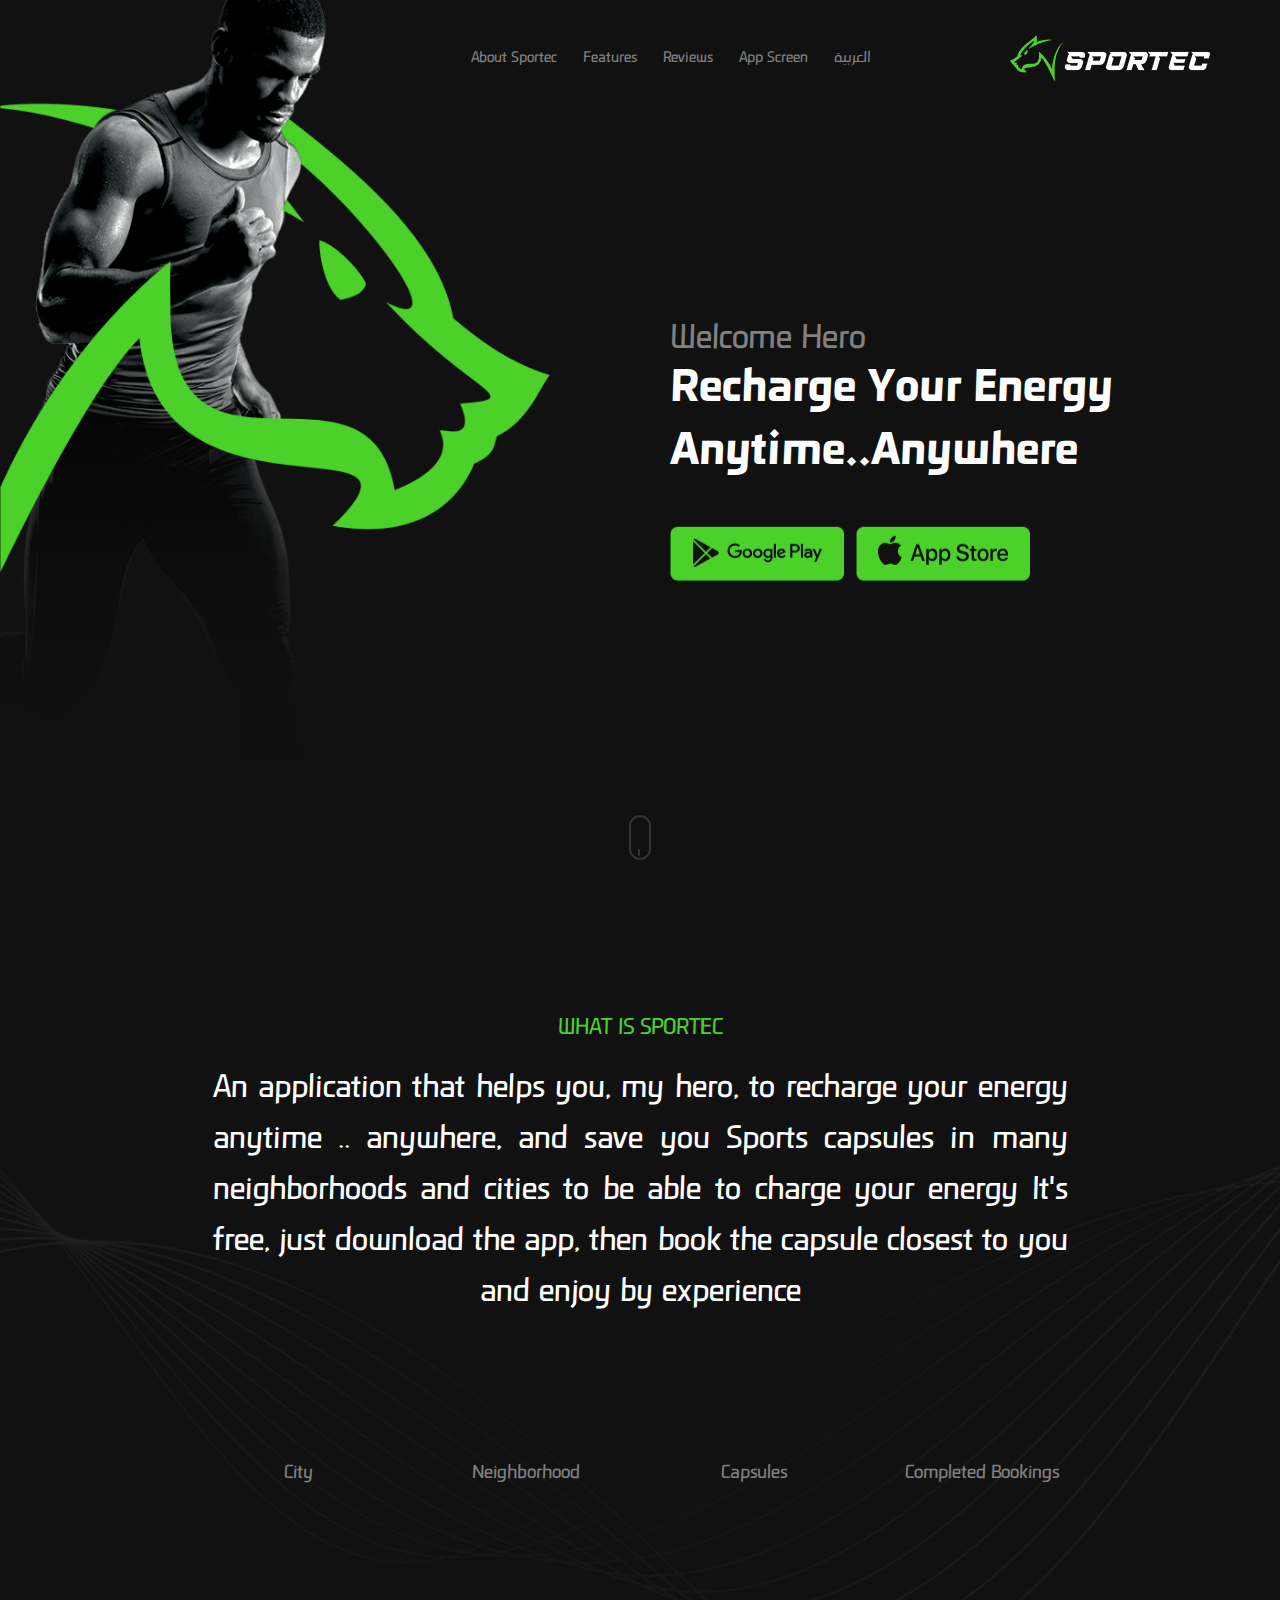
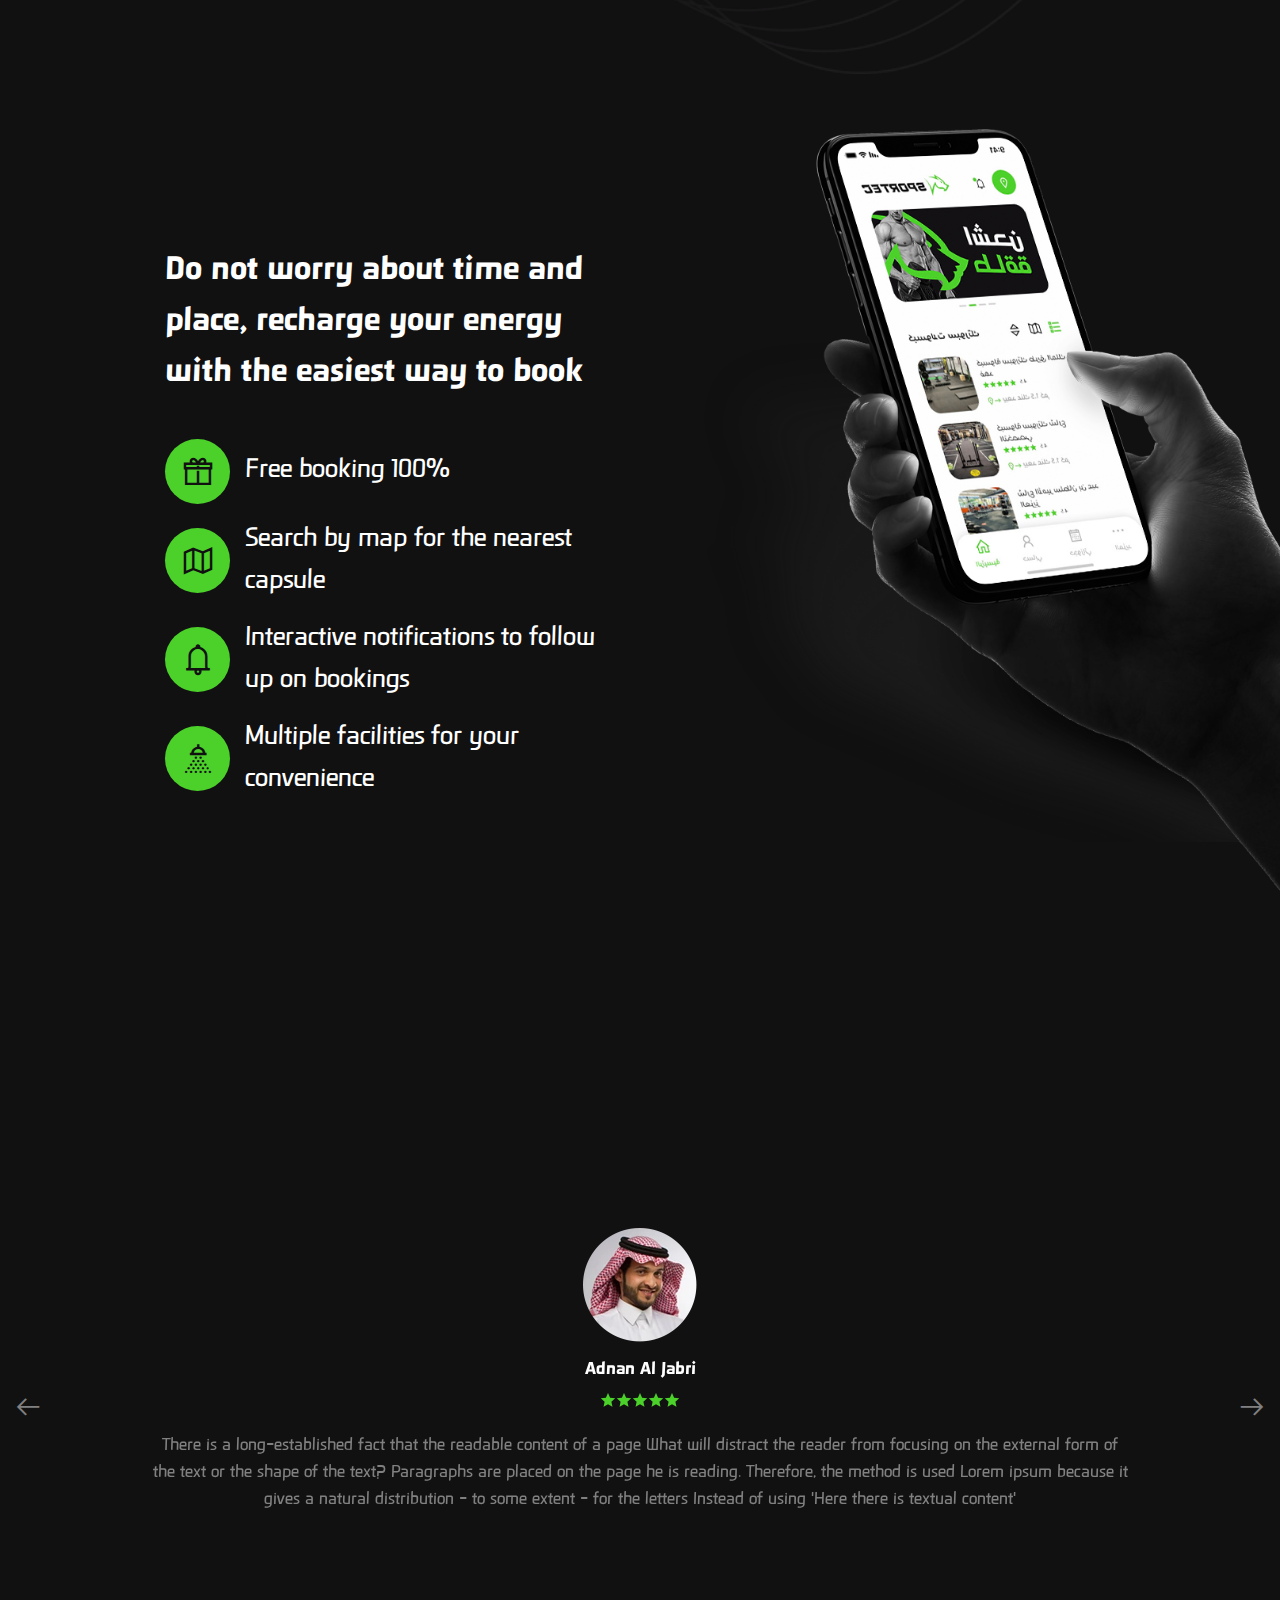
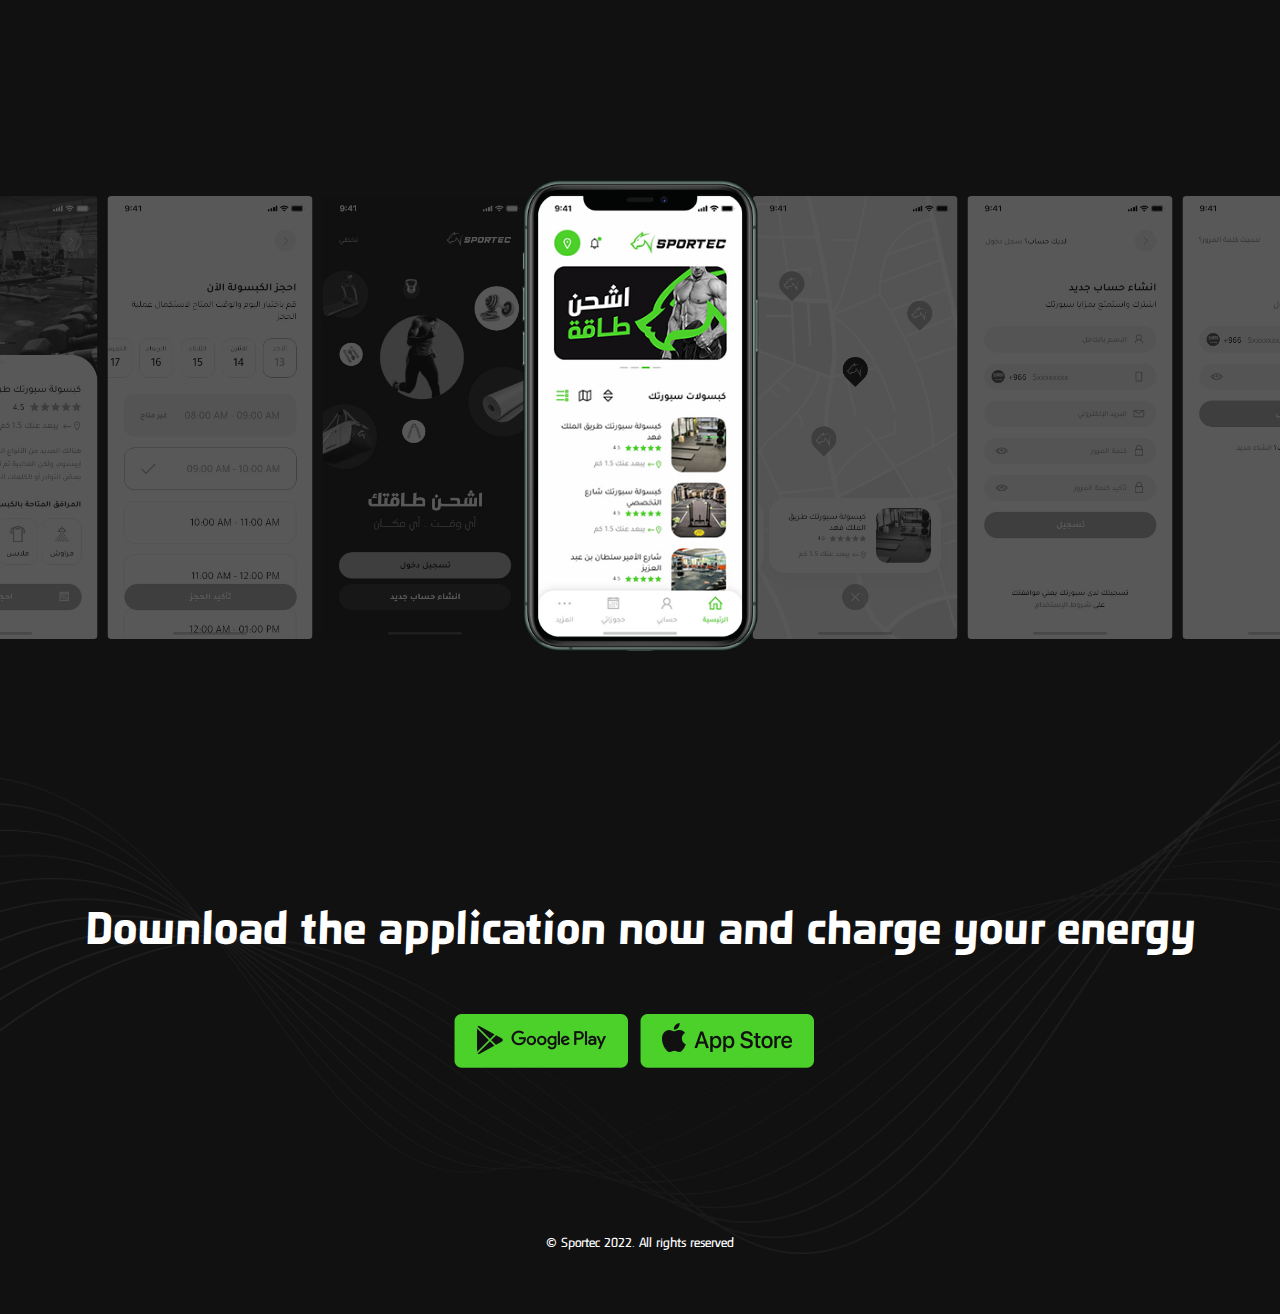
==== index-en.html @ 42e001b2 "first commit" ====
<!DOCTYPE html>
<html lang="en" dir="ltr">
  <head>
    <meta charset="utf-8" />
    <meta http-equiv="X-UA-Compatible" content="IE=edge" />
    <meta name="viewport" content="width=device-width, initial-scale=1" />
    <title>Sportec</title>
    <link rel="icon" href="images/fav.png" type="image/png" />
    <link rel="stylesheet" href="css/all.min.css" />
    <link rel="stylesheet" href="css/line-awesome.min.css" />
    <link rel="stylesheet" href="css/bootstrap.min.css" />
    <link rel="stylesheet" href="css/fonts.css" />
    <link rel="stylesheet" href="css/animate.css" />
    <link rel="stylesheet" href="css/swiper.min.css" />
    <link rel="stylesheet" href="css/style.css" />
  </head>

  <body>
    <!-- header section -->
    <header>
      <div class="top-header">
        <div class="container">
          <div class="nav-header">
            <div class="show-icons">
              <a class="menu-bars fixall" id="menu-id" href="#!">
                <span class="bars open-bars"></span>
              </a>
            </div>
            <div class="navgition">
              <div class="nav-head">
                <a class="fixall close-btn">
                  <i class="fas fa-times"></i>
                </a>
              </div>
              <ul class="big-menu list-unstyled">
                <li>
                  <a href="#" id="scroll-about"> about sportec </a>
                </li>
                <li>
                  <a href="#" id="scroll-features"> features </a>
                </li>
                <li>
                  <a href="#" id="scroll-review"> reviews </a>
                </li>
                <li>
                  <a href="#" id="app-screen"> app screen </a>
                </li>
                <li>
                  <a href="index.html"> العربية </a>
                </li>
              </ul>
            </div>
            <figure class="img-logo">
              <a href="#"><img src="images/logo.png" class="img-fluid" /></a>
            </figure>
            <!-- overlay -->
            <div class="overlay-box"></div>
            <!-- overlay -->
          </div>
        </div>
      </div>
    </header>
    <!-- header section     -->
    <!-- main -->
    <main id="main">
      <div class="container">
        <div class="main-cont-relative">
          <div class="main-cont">
            <div class="main-content">
              <h2 class="main-captions">
                welcome hero
                <span>Recharge your energy</span>
                <span>Anytime..anywhere</span>
              </h2>
              <div class="link-btn-cont">
                <a href="#" class="link-btn">
                  <img src="images/btn-1.png" class="img-fluid" alt="btn" />
                </a>
                <a href="#" class="link-btn">
                  <img src="images/btn-0.png" class="img-fluid" alt="btn" />
                </a>
              </div>
            </div>
          </div>
          <button
            class="header-scroll-down-butt"
            id="scroll-to-about-section"
          ></button>
        </div>
        <img src="images/main.png" class="main-img" />
      </div>
    </main>
    <!-- main -->
    <!-- about-us-section -->
    <section class="about-us" id="about">
      <div class="container">
        <div class="about-us-cont">
          <div class="about-title">
            <h3>What is sportec</h3>
          </div>
          <div class="about-us-content">
            <p class="about-us-pargh">
              An application that helps you, my hero, to recharge your energy anytime .. anywhere, and save you
              Sports capsules in many neighborhoods and cities to be able to charge your energy
              It's free, just download the app, then book the capsule closest to you and enjoy
              by experience
            </p>
          </div>
          <div class="counter-cont">
            <div class="counter-box">
              <span class="counter-num wow fadeInRight" data-count="14">
                0
              </span>
              <span class="counter-word"> city </span>
            </div>
            <div class="counter-box">
              <span class="counter-num wow fadeInRight" data-count="38">
                0
              </span>
              <span class="counter-word"> Neighborhood </span>
            </div>
            <div class="counter-box">
              <span class="counter-num wow fadeInRight" data-count="56">
                0
              </span>
              <span class="counter-word"> capsules </span>
            </div>
            <div class="counter-box">
              <span class="counter-num wow fadeInRight" data-count="1298">
                0
              </span>
              <span class="counter-word"> Completed bookings </span>
            </div>
          </div>
        </div>
      </div>
    </section>
    <!-- about-us-section -->
    <!-- features-section -->
    <section class="features-section" id="features">
      <div class="container">
        <div class="row">
          <div class="col-lg-6">
            <div class="features-cont">
              <h3 class="features-title wow fadeInDown" wow-data-delay="5s">
                Some great features
              </h3>
              <p class="features-pargh">
                Do not worry about time and place, recharge your energy with the easiest way to book
              </p>
              <div class="icon-cont">
                <div class="features-box">
                  <span class="features-icon">
                    <i class="las la-gift"></i>
                  </span>
                  <span class="features-word">Free booking 100% </span>
                </div>
                <div class="features-box">
                  <span class="features-icon">
                    <i class="las la-map"></i>
                  </span>
                  <span class="features-word">
                    Search by map for the nearest capsule
                  </span>
                </div>
                <div class="features-box">
                  <span class="features-icon">
                    <i class="las la-bell"></i>
                  </span>
                  <span class="features-word">
                    Interactive notifications to follow up on bookings
                  </span>
                </div>
                <div class="features-box">
                  <span class="features-icon">
                    <i class="las la-shower"></i>
                  </span>
                  <span class="features-word"> Multiple facilities for your convenience </span>
                </div>
              </div>
            </div>
          </div>
          <img src="images/phone.png" class="features-img" alt="">
        </div>
      </div>
    </section>
    <!-- features-section -->
    <!-- review slider -->
    <div class="review-slider" id="review">
      <div class="container">
        <div class="review-cont">
          <div class="review-title wow fadeInDown" wow-data-delay="5s">
            <h3 class="review-head">Reviews</h3>
            <span class="review-span"> Confidence comes from the opinions of the heroes </span>
          </div>
          <div class="swiper-container">
            <div class="swiper-wrapper">
              <div class="swiper-slide">
                <div class="review">
                  <img
                    src="images/profile.png"
                    alt="avater"
                    class="img-fluid"
                  />
                  <span class="review-name">Adnan Al Jabri</span>
                  <span class="review-rate">
                    <i class="las la-star"></i>
                    <i class="las la-star"></i>
                    <i class="las la-star"></i>
                    <i class="las la-star"></i>
                    <i class="las la-star"></i>
                  </span>
                  <p class="review-pargh">
                    There is a long-established fact that the readable content of a page
                    What will distract the reader from focusing on the external form of the text or the shape of the text?
                    Paragraphs are placed on the page he is reading. Therefore, the method is used
                    Lorem ipsum because it gives a natural distribution - to some extent - for the letters
                    Instead of using 'Here there is textual content'
                  </p>
                </div>
              </div>
              <div class="swiper-slide">
                <div class="review">
                  <img
                    src="images/profile.png"
                    alt="avater"
                    class="img-fluid"
                  />
                  <span class="review-name">Adnan Al Jabri</span>
                  <span class="review-rate">
                    <i class="las la-star"></i>
                    <i class="las la-star"></i>
                    <i class="las la-star"></i>
                    <i class="las la-star"></i>
                    <i class="las la-star"></i>
                  </span>
                  <p class="review-pargh">
                    There is a long-established fact that the readable content of a page
                    What will distract the reader from focusing on the external form of the text or the shape of the text?
                    Paragraphs are placed on the page he is reading. Therefore, the method is used
                    Lorem ipsum because it gives a natural distribution - to some extent - for the letters
                    Instead of using 'Here there is textual content'
                  </p>
                </div>
              </div>
              <div class="swiper-slide">
                <div class="review">
                  <img
                    src="images/profile.png"
                    alt="avater"
                    class="img-fluid"
                  />
                  <span class="review-name">Adnan Al Jabri</span>
                  <span class="review-rate">
                    <i class="las la-star"></i>
                    <i class="las la-star"></i>
                    <i class="las la-star"></i>
                    <i class="las la-star"></i>
                    <i class="las la-star"></i>
                  </span>
                  <p class="review-pargh">
                    There is a long-established fact that the readable content of a page
                    What will distract the reader from focusing on the external form of the text or the shape of the text?
                    Paragraphs are placed on the page he is reading. Therefore, the method is used
                    Lorem ipsum because it gives a natural distribution - to some extent - for the letters
                    Instead of using 'Here there is textual content'
                  </p>
                </div>
              </div>
            </div>
          </div>
          <div class="swiper-btn-prev swiper-btn">
            <i class="las la-arrow-right"></i>
          </div>
          <div class="swiper-btn-next swiper-btn">
            <i class="las la-arrow-left"></i>
          </div>
        </div>
      </div>
    </div>
    <!-- review slider -->
    <!-- screen slider -->
    <section class="screen-section" id="screen">
      <div class="screen-title wow fadeInDown" wow-data-delay="5s">
        <h3 class="screen-head">screen from the app</h3>
      </div>
      <div class="screen-slider">
        <div class="swiper-container">
          <div class="swiper-wrapper">
            <div class="swiper-slide">
              <div class="screen">
              <figure class="gallery-figure">
                <img
                  class="gallery-img"
                  alt="image1"
                  src="images/slider/01.png"
                  class="img-fluid"
                />
              </figure>
              </div>
            </div>
            <div class="swiper-slide">
              <div class="screen">
              <figure class="gallery-figure">
                <img
                  class="gallery-img"
                  alt="image1"
                  src="images/slider/02.jpg"
                  class="img-fluid"
                />
              </figure>
              </div>
            </div>
            <div class="swiper-slide">
              <div class="screen">
              <figure class="gallery-figure">
                <img
                  class="gallery-img"
                  alt="image1"
                  src="images/slider/03.jpg"
                  class="img-fluid"
                />
              </figure>
              </div>
            </div>
            <div class="swiper-slide">
              <div class="screen">
              <figure class="gallery-figure">
                <img
                  class="gallery-img"
                  alt="image1"
                  src="images/slider/04.jpg"
                  class="img-fluid"
                />
              </figure>
              </div>
            </div>
            <div class="swiper-slide">
              <div class="screen">
              <figure class="gallery-figure">
                <img
                  class="gallery-img"
                  alt="image1"
                  src="images/slider/05.jpg"
                  class="img-fluid"
                />
              </figure>
              </div>
            </div>
            <div class="swiper-slide">
              <div class="screen">
              <figure class="gallery-figure">
                <img
                  class="gallery-img"
                  alt="image1"
                  src="images/slider/06.jpg"
                  class="img-fluid"
                />
              </figure>
              </div>
            </div>
            <div class="swiper-slide">
              <div class="screen">
              <figure class="gallery-figure">
                <img
                  class="gallery-img"
                  alt="image1"
                  src="images/slider/07.jpg"
                  class="img-fluid"
                />
              </figure>
              </div>
            </div>
          </div>
        </div>
        <div class="swiper-pagination"></div>
        <div class="swiper-btn-prev swiper-btn">
          <i class="las la-arrow-right"></i>
        </div>
        <div class="swiper-btn-next swiper-btn">
          <i class="las la-arrow-left"></i>
        </div>
      </div>
      <div class="frame-cont">
        <img src="images/slider/frame.png" class="img-fluid" alt="">
      </div>
    </section>
    <!-- screen slider -->
    <!-- footer section -->
    <footer>
      <div class="container">
        <div class="footer-title">
          <h2 class="footer-head wow fadeInDown" wow-data-delay="5s">
            Don't hesitate, hero
          </h2>
          <span class="footer-span"> Download the application now and charge your energy </span>
        </div>
        <div class="link-btn-cont">
          <a href="#" class="link-btn">
            <img src="images/btn-1.png" class="img-fluid" alt="btn" />
          </a>
          <a href="#" class="link-btn">
            <img src="images/btn-0.png" class="img-fluid" alt="btn" />
          </a>
        </div>
        <div class="copy-right">
          <span> © Sportec 2022. All rights reserved </span>
        </div>
      </div>
    </footer>
    <!-- footer section -->
    <!-- arrow to top -->
    <a class="arrow-top">
      <i class="las la-arrow-up"></i>
    </a>
    <!-- arrow to top -->
    <script src="js/jquery-3.4.1.min.js"></script>
    <script src="js/bootstrap.min.js"></script>
    <script src="js/wow.min.js"></script>
    <script src="js/swiper.min.js"></script>
    <script src="js/script.js"></script>
  </body>
</html>
---- css/line-awesome.min.css ----
.la,.lab,.lad,.lal,.lar,.las{-moz-osx-font-smoothing:grayscale;-webkit-font-smoothing:antialiased;display:inline-block;font-style:normal;font-variant:normal;text-rendering:auto;line-height:1}.la-lg{font-size:1.33333em;line-height:.75em;vertical-align:-.0667em}.la-xs{font-size:.75em}.la-sm{font-size:.875em}.la-1x{font-size:1em}.la-2x{font-size:2em}.la-3x{font-size:3em}.la-4x{font-size:4em}.la-5x{font-size:5em}.la-6x{font-size:6em}.la-7x{font-size:7em}.la-8x{font-size:8em}.la-9x{font-size:9em}.la-10x{font-size:10em}.la-fw{text-align:center;width:1.25em}.la-ul{list-style-type:none;margin-left:2.5em;padding-left:0}.la-ul>li{position:relative}.la-li{left:-2em;position:absolute;text-align:center;width:2em;line-height:inherit}.la-border{border:solid .08em #eee;border-radius:.1em;padding:.2em .25em .15em}.la-pull-left{float:left}.la-pull-right{float:right}.la.la-pull-left,.lab.la-pull-left,.lal.la-pull-left,.lar.la-pull-left,.las.la-pull-left{margin-right:.3em}.la.la-pull-right,.lab.la-pull-right,.lal.la-pull-right,.lar.la-pull-right,.las.la-pull-right{margin-left:.3em}.la-spin{-webkit-animation:la-spin 2s infinite linear;animation:la-spin 2s infinite linear}.la-pulse{-webkit-animation:la-spin 1s infinite steps(8);animation:la-spin 1s infinite steps(8)}@-webkit-keyframes la-spin{0%{-webkit-transform:rotate(0);transform:rotate(0)}100%{-webkit-transform:rotate(360deg);transform:rotate(360deg)}}@keyframes la-spin{0%{-webkit-transform:rotate(0);transform:rotate(0)}100%{-webkit-transform:rotate(360deg);transform:rotate(360deg)}}.la-rotate-90{-webkit-transform:rotate(90deg);transform:rotate(90deg)}.la-rotate-180{-webkit-transform:rotate(180deg);transform:rotate(180deg)}.la-rotate-270{-webkit-transform:rotate(270deg);transform:rotate(270deg)}.la-flip-horizontal{-webkit-transform:scale(-1,1);transform:scale(-1,1)}.la-flip-vertical{-webkit-transform:scale(1,-1);transform:scale(1,-1)}.la-flip-both,.la-flip-horizontal.la-flip-vertical{-webkit-transform:scale(-1,-1);transform:scale(-1,-1)}:root .la-flip-both,:root .la-flip-horizontal,:root .la-flip-vertical,:root .la-rotate-180,:root .la-rotate-270,:root .la-rotate-90{-webkit-filter:none;filter:none}.la-stack{display:inline-block;height:2em;line-height:2em;position:relative;vertical-align:middle;width:2.5em}.la-stack-1x,.la-stack-2x{left:0;position:absolute;text-align:center;width:100%}.la-stack-1x{line-height:inherit}.la-stack-2x{font-size:2em}.la-inverse{color:#fff}.la-500px:before{content:"\f26e"}.la-accessible-icon:before{content:"\f368"}.la-accusoft:before{content:"\f369"}.la-acquisitions-incorporated:before{content:"\f6af"}.la-ad:before{content:"\f641"}.la-address-book:before{content:"\f2b9"}.la-address-card:before{content:"\f2bb"}.la-adjust:before{content:"\f042"}.la-adn:before{content:"\f170"}.la-adobe:before{content:"\f778"}.la-adversal:before{content:"\f36a"}.la-affiliatetheme:before{content:"\f36b"}.la-air-freshener:before{content:"\f5d0"}.la-airbnb:before{content:"\f834"}.la-algolia:before{content:"\f36c"}.la-align-center:before{content:"\f037"}.la-align-justify:before{content:"\f039"}.la-align-left:before{content:"\f036"}.la-align-right:before{content:"\f038"}.la-alipay:before{content:"\f642"}.la-allergies:before{content:"\f461"}.la-amazon:before{content:"\f270"}.la-amazon-pay:before{content:"\f42c"}.la-ambulance:before{content:"\f0f9"}.la-american-sign-language-interpreting:before{content:"\f2a3"}.la-amilia:before{content:"\f36d"}.la-anchor:before{content:"\f13d"}.la-android:before{content:"\f17b"}.la-angellist:before{content:"\f209"}.la-angle-double-down:before{content:"\f103"}.la-angle-double-left:before{content:"\f100"}.la-angle-double-right:before{content:"\f101"}.la-angle-double-up:before{content:"\f102"}.la-angle-down:before{content:"\f107"}.la-angle-left:before{content:"\f104"}.la-angle-right:before{content:"\f105"}.la-angle-up:before{content:"\f106"}.la-angry:before{content:"\f556"}.la-angrycreative:before{content:"\f36e"}.la-angular:before{content:"\f420"}.la-ankh:before{content:"\f644"}.la-app-store:before{content:"\f36f"}.la-app-store-ios:before{content:"\f370"}.la-apper:before{content:"\f371"}.la-apple:before{content:"\f179"}.la-apple-alt:before{content:"\f5d1"}.la-apple-pay:before{content:"\f415"}.la-archive:before{content:"\f187"}.la-archway:before{content:"\f557"}.la-arrow-alt-circle-down:before{content:"\f358"}.la-arrow-alt-circle-left:before{content:"\f359"}.la-arrow-alt-circle-right:before{content:"\f35a"}.la-arrow-alt-circle-up:before{content:"\f35b"}.la-arrow-circle-down:before{content:"\f0ab"}.la-arrow-circle-left:before{content:"\f0a8"}.la-arrow-circle-right:before{content:"\f0a9"}.la-arrow-circle-up:before{content:"\f0aa"}.la-arrow-down:before{content:"\f063"}.la-arrow-left:before{content:"\f060"}.la-arrow-right:before{content:"\f061"}.la-arrow-up:before{content:"\f062"}.la-arrows-alt:before{content:"\f0b2"}.la-arrows-alt-h:before{content:"\f337"}.la-arrows-alt-v:before{content:"\f338"}.la-artstation:before{content:"\f77a"}.la-assistive-listening-systems:before{content:"\f2a2"}.la-asterisk:before{content:"\f069"}.la-asymmetrik:before{content:"\f372"}.la-at:before{content:"\f1fa"}.la-atlas:before{content:"\f558"}.la-atlassian:before{content:"\f77b"}.la-atom:before{content:"\f5d2"}.la-audible:before{content:"\f373"}.la-audio-description:before{content:"\f29e"}.la-autoprefixer:before{content:"\f41c"}.la-avianex:before{content:"\f374"}.la-aviato:before{content:"\f421"}.la-award:before{content:"\f559"}.la-aws:before{content:"\f375"}.la-baby:before{content:"\f77c"}.la-baby-carriage:before{content:"\f77d"}.la-backspace:before{content:"\f55a"}.la-backward:before{content:"\f04a"}.la-bacon:before{content:"\f7e5"}.la-balance-scale:before{content:"\f24e"}.la-balance-scale-left:before{content:"\f515"}.la-balance-scale-right:before{content:"\f516"}.la-ban:before{content:"\f05e"}.la-band-aid:before{content:"\f462"}.la-bandcamp:before{content:"\f2d5"}.la-barcode:before{content:"\f02a"}.la-bars:before{content:"\f0c9"}.la-baseball-ball:before{content:"\f433"}.la-basketball-ball:before{content:"\f434"}.la-bath:before{content:"\f2cd"}.la-battery-empty:before{content:"\f244"}.la-battery-full:before{content:"\f240"}.la-battery-half:before{content:"\f242"}.la-battery-quarter:before{content:"\f243"}.la-battery-three-quarters:before{content:"\f241"}.la-battle-net:before{content:"\f835"}.la-bed:before{content:"\f236"}.la-beer:before{content:"\f0fc"}.la-behance:before{content:"\f1b4"}.la-behance-square:before{content:"\f1b5"}.la-bell:before{content:"\f0f3"}.la-bell-slash:before{content:"\f1f6"}.la-bezier-curve:before{content:"\f55b"}.la-bible:before{content:"\f647"}.la-bicycle:before{content:"\f206"}.la-biking:before{content:"\f84a"}.la-bimobject:before{content:"\f378"}.la-binoculars:before{content:"\f1e5"}.la-biohazard:before{content:"\f780"}.la-birthday-cake:before{content:"\f1fd"}.la-bitbucket:before{content:"\f171"}.la-bitcoin:before{content:"\f379"}.la-bity:before{content:"\f37a"}.la-black-tie:before{content:"\f27e"}.la-blackberry:before{content:"\f37b"}.la-blender:before{content:"\f517"}.la-blender-phone:before{content:"\f6b6"}.la-blind:before{content:"\f29d"}.la-blog:before{content:"\f781"}.la-blogger:before{content:"\f37c"}.la-blogger-b:before{content:"\f37d"}.la-bluetooth:before{content:"\f293"}.la-bluetooth-b:before{content:"\f294"}.la-bold:before{content:"\f032"}.la-bolt:before{content:"\f0e7"}.la-bomb:before{content:"\f1e2"}.la-bone:before{content:"\f5d7"}.la-bong:before{content:"\f55c"}.la-book:before{content:"\f02d"}.la-book-dead:before{content:"\f6b7"}.la-book-medical:before{content:"\f7e6"}.la-book-open:before{content:"\f518"}.la-book-reader:before{content:"\f5da"}.la-bookmark:before{content:"\f02e"}.la-bootstrap:before{content:"\f836"}.la-border-all:before{content:"\f84c"}.la-border-none:before{content:"\f850"}.la-border-style:before{content:"\f853"}.la-bowling-ball:before{content:"\f436"}.la-box:before{content:"\f466"}.la-box-open:before{content:"\f49e"}.la-boxes:before{content:"\f468"}.la-braille:before{content:"\f2a1"}.la-brain:before{content:"\f5dc"}.la-bread-slice:before{content:"\f7ec"}.la-briefcase:before{content:"\f0b1"}.la-briefcase-medical:before{content:"\f469"}.la-broadcast-tower:before{content:"\f519"}.la-broom:before{content:"\f51a"}.la-brush:before{content:"\f55d"}.la-btc:before{content:"\f15a"}.la-buffer:before{content:"\f837"}.la-bug:before{content:"\f188"}.la-building:before{content:"\f1ad"}.la-bullhorn:before{content:"\f0a1"}.la-bullseye:before{content:"\f140"}.la-burn:before{content:"\f46a"}.la-buromobelexperte:before{content:"\f37f"}.la-bus:before{content:"\f207"}.la-bus-alt:before{content:"\f55e"}.la-business-time:before{content:"\f64a"}.la-buy-n-large:before{content:"\f8a6"}.la-buysellads:before{content:"\f20d"}.la-calculator:before{content:"\f1ec"}.la-calendar:before{content:"\f133"}.la-calendar-alt:before{content:"\f073"}.la-calendar-check:before{content:"\f274"}.la-calendar-day:before{content:"\f783"}.la-calendar-minus:before{content:"\f272"}.la-calendar-plus:before{content:"\f271"}.la-calendar-times:before{content:"\f273"}.la-calendar-week:before{content:"\f784"}.la-camera:before{content:"\f030"}.la-camera-retro:before{content:"\f083"}.la-campground:before{content:"\f6bb"}.la-canadian-maple-leaf:before{content:"\f785"}.la-candy-cane:before{content:"\f786"}.la-cannabis:before{content:"\f55f"}.la-capsules:before{content:"\f46b"}.la-car:before{content:"\f1b9"}.la-car-alt:before{content:"\f5de"}.la-car-battery:before{content:"\f5df"}.la-car-crash:before{content:"\f5e1"}.la-car-side:before{content:"\f5e4"}.la-caret-down:before{content:"\f0d7"}.la-caret-left:before{content:"\f0d9"}.la-caret-right:before{content:"\f0da"}.la-caret-square-down:before{content:"\f150"}.la-caret-square-left:before{content:"\f191"}.la-caret-square-right:before{content:"\f152"}.la-caret-square-up:before{content:"\f151"}.la-caret-up:before{content:"\f0d8"}.la-carrot:before{content:"\f787"}.la-cart-arrow-down:before{content:"\f218"}.la-cart-plus:before{content:"\f217"}.la-cash-register:before{content:"\f788"}.la-cat:before{content:"\f6be"}.la-cc-amazon-pay:before{content:"\f42d"}.la-cc-amex:before{content:"\f1f3"}.la-cc-apple-pay:before{content:"\f416"}.la-cc-diners-club:before{content:"\f24c"}.la-cc-discover:before{content:"\f1f2"}.la-cc-jcb:before{content:"\f24b"}.la-cc-mastercard:before{content:"\f1f1"}.la-cc-paypal:before{content:"\f1f4"}.la-cc-stripe:before{content:"\f1f5"}.la-cc-visa:before{content:"\f1f0"}.la-centercode:before{content:"\f380"}.la-centos:before{content:"\f789"}.la-certificate:before{content:"\f0a3"}.la-chair:before{content:"\f6c0"}.la-chalkboard:before{content:"\f51b"}.la-chalkboard-teacher:before{content:"\f51c"}.la-charging-station:before{content:"\f5e7"}.la-chart-area:before{content:"\f1fe"}.la-chart-bar:before{content:"\f080"}.la-chart-line:before{content:"\f201"}.la-chart-pie:before{content:"\f200"}.la-check:before{content:"\f00c"}.la-check-circle:before{content:"\f058"}.la-check-double:before{content:"\f560"}.la-check-square:before{content:"\f14a"}.la-cheese:before{content:"\f7ef"}.la-chess:before{content:"\f439"}.la-chess-bishop:before{content:"\f43a"}.la-chess-board:before{content:"\f43c"}.la-chess-king:before{content:"\f43f"}.la-chess-knight:before{content:"\f441"}.la-chess-pawn:before{content:"\f443"}.la-chess-queen:before{content:"\f445"}.la-chess-rook:before{content:"\f447"}.la-chevron-circle-down:before{content:"\f13a"}.la-chevron-circle-left:before{content:"\f137"}.la-chevron-circle-right:before{content:"\f138"}.la-chevron-circle-up:before{content:"\f139"}.la-chevron-down:before{content:"\f078"}.la-chevron-left:before{content:"\f053"}.la-chevron-right:before{content:"\f054"}.la-chevron-up:before{content:"\f077"}.la-child:before{content:"\f1ae"}.la-chrome:before{content:"\f268"}.la-chromecast:before{content:"\f838"}.la-church:before{content:"\f51d"}.la-circle:before{content:"\f111"}.la-circle-notch:before{content:"\f1ce"}.la-city:before{content:"\f64f"}.la-clinic-medical:before{content:"\f7f2"}.la-clipboard:before{content:"\f328"}.la-clipboard-check:before{content:"\f46c"}.la-clipboard-list:before{content:"\f46d"}.la-clock:before{content:"\f017"}.la-clone:before{content:"\f24d"}.la-closed-captioning:before{content:"\f20a"}.la-cloud:before{content:"\f0c2"}.la-cloud-download-alt:before{content:"\f381"}.la-cloud-meatball:before{content:"\f73b"}.la-cloud-moon:before{content:"\f6c3"}.la-cloud-moon-rain:before{content:"\f73c"}.la-cloud-rain:before{content:"\f73d"}.la-cloud-showers-heavy:before{content:"\f740"}.la-cloud-sun:before{content:"\f6c4"}.la-cloud-sun-rain:before{content:"\f743"}.la-cloud-upload-alt:before{content:"\f382"}.la-cloudscale:before{content:"\f383"}.la-cloudsmith:before{content:"\f384"}.la-cloudversify:before{content:"\f385"}.la-cocktail:before{content:"\f561"}.la-code:before{content:"\f121"}.la-code-branch:before{content:"\f126"}.la-codepen:before{content:"\f1cb"}.la-codiepie:before{content:"\f284"}.la-coffee:before{content:"\f0f4"}.la-cog:before{content:"\f013"}.la-cogs:before{content:"\f085"}.la-coins:before{content:"\f51e"}.la-columns:before{content:"\f0db"}.la-comment:before{content:"\f075"}.la-comment-alt:before{content:"\f27a"}.la-comment-dollar:before{content:"\f651"}.la-comment-dots:before{content:"\f4ad"}.la-comment-medical:before{content:"\f7f5"}.la-comment-slash:before{content:"\f4b3"}.la-comments:before{content:"\f086"}.la-comments-dollar:before{content:"\f653"}.la-compact-disc:before{content:"\f51f"}.la-compass:before{content:"\f14e"}.la-compress:before{content:"\f066"}.la-compress-arrows-alt:before{content:"\f78c"}.la-concierge-bell:before{content:"\f562"}.la-confluence:before{content:"\f78d"}.la-connectdevelop:before{content:"\f20e"}.la-contao:before{content:"\f26d"}.la-cookie:before{content:"\f563"}.la-cookie-bite:before{content:"\f564"}.la-copy:before{content:"\f0c5"}.la-copyright:before{content:"\f1f9"}.la-cotton-bureau:before{content:"\f89e"}.la-couch:before{content:"\f4b8"}.la-cpanel:before{content:"\f388"}.la-creative-commons:before{content:"\f25e"}.la-creative-commons-by:before{content:"\f4e7"}.la-creative-commons-nc:before{content:"\f4e8"}.la-creative-commons-nc-eu:before{content:"\f4e9"}.la-creative-commons-nc-jp:before{content:"\f4ea"}.la-creative-commons-nd:before{content:"\f4eb"}.la-creative-commons-pd:before{content:"\f4ec"}.la-creative-commons-pd-alt:before{content:"\f4ed"}.la-creative-commons-remix:before{content:"\f4ee"}.la-creative-commons-sa:before{content:"\f4ef"}.la-creative-commons-sampling:before{content:"\f4f0"}.la-creative-commons-sampling-plus:before{content:"\f4f1"}.la-creative-commons-share:before{content:"\f4f2"}.la-creative-commons-zero:before{content:"\f4f3"}.la-credit-card:before{content:"\f09d"}.la-critical-role:before{content:"\f6c9"}.la-crop:before{content:"\f125"}.la-crop-alt:before{content:"\f565"}.la-cross:before{content:"\f654"}.la-crosshairs:before{content:"\f05b"}.la-crow:before{content:"\f520"}.la-crown:before{content:"\f521"}.la-crutch:before{content:"\f7f7"}.la-css3:before{content:"\f13c"}.la-css3-alt:before{content:"\f38b"}.la-cube:before{content:"\f1b2"}.la-cubes:before{content:"\f1b3"}.la-cut:before{content:"\f0c4"}.la-cuttlefish:before{content:"\f38c"}.la-d-and-d:before{content:"\f38d"}.la-d-and-d-beyond:before{content:"\f6ca"}.la-dashcube:before{content:"\f210"}.la-database:before{content:"\f1c0"}.la-deaf:before{content:"\f2a4"}.la-delicious:before{content:"\f1a5"}.la-democrat:before{content:"\f747"}.la-deploydog:before{content:"\f38e"}.la-deskpro:before{content:"\f38f"}.la-desktop:before{content:"\f108"}.la-dev:before{content:"\f6cc"}.la-deviantart:before{content:"\f1bd"}.la-dharmachakra:before{content:"\f655"}.la-dhl:before{content:"\f790"}.la-diagnoses:before{content:"\f470"}.la-diaspora:before{content:"\f791"}.la-dice:before{content:"\f522"}.la-dice-d20:before{content:"\f6cf"}.la-dice-d6:before{content:"\f6d1"}.la-dice-five:before{content:"\f523"}.la-dice-four:before{content:"\f524"}.la-dice-one:before{content:"\f525"}.la-dice-six:before{content:"\f526"}.la-dice-three:before{content:"\f527"}.la-dice-two:before{content:"\f528"}.la-digg:before{content:"\f1a6"}.la-digital-ocean:before{content:"\f391"}.la-digital-tachograph:before{content:"\f566"}.la-directions:before{content:"\f5eb"}.la-discord:before{content:"\f392"}.la-discourse:before{content:"\f393"}.la-divide:before{content:"\f529"}.la-dizzy:before{content:"\f567"}.la-dna:before{content:"\f471"}.la-dochub:before{content:"\f394"}.la-docker:before{content:"\f395"}.la-dog:before{content:"\f6d3"}.la-dollar-sign:before{content:"\f155"}.la-dolly:before{content:"\f472"}.la-dolly-flatbed:before{content:"\f474"}.la-donate:before{content:"\f4b9"}.la-door-closed:before{content:"\f52a"}.la-door-open:before{content:"\f52b"}.la-dot-circle:before{content:"\f192"}.la-dove:before{content:"\f4ba"}.la-download:before{content:"\f019"}.la-draft2digital:before{content:"\f396"}.la-drafting-compass:before{content:"\f568"}.la-dragon:before{content:"\f6d5"}.la-draw-polygon:before{content:"\f5ee"}.la-dribbble:before{content:"\f17d"}.la-dribbble-square:before{content:"\f397"}.la-dropbox:before{content:"\f16b"}.la-drum:before{content:"\f569"}.la-drum-steelpan:before{content:"\f56a"}.la-drumstick-bite:before{content:"\f6d7"}.la-drupal:before{content:"\f1a9"}.la-dumbbell:before{content:"\f44b"}.la-dumpster:before{content:"\f793"}.la-dumpster-fire:before{content:"\f794"}.la-dungeon:before{content:"\f6d9"}.la-dyalog:before{content:"\f399"}.la-earlybirds:before{content:"\f39a"}.la-ebay:before{content:"\f4f4"}.la-edge:before{content:"\f282"}.la-edit:before{content:"\f044"}.la-egg:before{content:"\f7fb"}.la-eject:before{content:"\f052"}.la-elementor:before{content:"\f430"}.la-ellipsis-h:before{content:"\f141"}.la-ellipsis-v:before{content:"\f142"}.la-ello:before{content:"\f5f1"}.la-ember:before{content:"\f423"}.la-empire:before{content:"\f1d1"}.la-envelope:before{content:"\f0e0"}.la-envelope-open:before{content:"\f2b6"}.la-envelope-open-text:before{content:"\f658"}.la-envelope-square:before{content:"\f199"}.la-envira:before{content:"\f299"}.la-equals:before{content:"\f52c"}.la-eraser:before{content:"\f12d"}.la-erlang:before{content:"\f39d"}.la-ethereum:before{content:"\f42e"}.la-ethernet:before{content:"\f796"}.la-etsy:before{content:"\f2d7"}.la-euro-sign:before{content:"\f153"}.la-evernote:before{content:"\f839"}.la-exchange-alt:before{content:"\f362"}.la-exclamation:before{content:"\f12a"}.la-exclamation-circle:before{content:"\f06a"}.la-exclamation-triangle:before{content:"\f071"}.la-expand:before{content:"\f065"}.la-expand-arrows-alt:before{content:"\f31e"}.la-expeditedssl:before{content:"\f23e"}.la-external-link-alt:before{content:"\f35d"}.la-external-link-square-alt:before{content:"\f360"}.la-eye:before{content:"\f06e"}.la-eye-dropper:before{content:"\f1fb"}.la-eye-slash:before{content:"\f070"}.la-facebook:before{content:"\f09a"}.la-facebook-f:before{content:"\f39e"}.la-facebook-messenger:before{content:"\f39f"}.la-facebook-square:before{content:"\f082"}.la-fan:before{content:"\f863"}.la-fantasy-flight-games:before{content:"\f6dc"}.la-fast-backward:before{content:"\f049"}.la-fast-forward:before{content:"\f050"}.la-fax:before{content:"\f1ac"}.la-feather:before{content:"\f52d"}.la-feather-alt:before{content:"\f56b"}.la-fedex:before{content:"\f797"}.la-fedora:before{content:"\f798"}.la-female:before{content:"\f182"}.la-fighter-jet:before{content:"\f0fb"}.la-figma:before{content:"\f799"}.la-file:before{content:"\f15b"}.la-file-alt:before{content:"\f15c"}.la-file-archive:before{content:"\f1c6"}.la-file-audio:before{content:"\f1c7"}.la-file-code:before{content:"\f1c9"}.la-file-contract:before{content:"\f56c"}.la-file-csv:before{content:"\f6dd"}.la-file-download:before{content:"\f56d"}.la-file-excel:before{content:"\f1c3"}.la-file-export:before{content:"\f56e"}.la-file-image:before{content:"\f1c5"}.la-file-import:before{content:"\f56f"}.la-file-invoice:before{content:"\f570"}.la-file-invoice-dollar:before{content:"\f571"}.la-file-medical:before{content:"\f477"}.la-file-medical-alt:before{content:"\f478"}.la-file-pdf:before{content:"\f1c1"}.la-file-powerpoint:before{content:"\f1c4"}.la-file-prescription:before{content:"\f572"}.la-file-signature:before{content:"\f573"}.la-file-upload:before{content:"\f574"}.la-file-video:before{content:"\f1c8"}.la-file-word:before{content:"\f1c2"}.la-fill:before{content:"\f575"}.la-fill-drip:before{content:"\f576"}.la-film:before{content:"\f008"}.la-filter:before{content:"\f0b0"}.la-fingerprint:before{content:"\f577"}.la-fire:before{content:"\f06d"}.la-fire-alt:before{content:"\f7e4"}.la-fire-extinguisher:before{content:"\f134"}.la-firefox:before{content:"\f269"}.la-first-aid:before{content:"\f479"}.la-first-order:before{content:"\f2b0"}.la-first-order-alt:before{content:"\f50a"}.la-firstdraft:before{content:"\f3a1"}.la-fish:before{content:"\f578"}.la-fist-raised:before{content:"\f6de"}.la-flag:before{content:"\f024"}.la-flag-checkered:before{content:"\f11e"}.la-flag-usa:before{content:"\f74d"}.la-flask:before{content:"\f0c3"}.la-flickr:before{content:"\f16e"}.la-flipboard:before{content:"\f44d"}.la-flushed:before{content:"\f579"}.la-fly:before{content:"\f417"}.la-folder:before{content:"\f07b"}.la-folder-minus:before{content:"\f65d"}.la-folder-open:before{content:"\f07c"}.la-folder-plus:before{content:"\f65e"}.la-font:before{content:"\f031"}.la-font-awesome:before{content:"\f2b4"}.la-font-awesome-alt:before{content:"\f35c"}.la-font-awesome-flag:before{content:"\f425"}.la-font-awesome-logo-full:before{content:"\f4e6"}.la-fonticons:before{content:"\f280"}.la-fonticons-fi:before{content:"\f3a2"}.la-football-ball:before{content:"\f44e"}.la-fort-awesome:before{content:"\f286"}.la-fort-awesome-alt:before{content:"\f3a3"}.la-forumbee:before{content:"\f211"}.la-forward:before{content:"\f04e"}.la-foursquare:before{content:"\f180"}.la-free-code-camp:before{content:"\f2c5"}.la-freebsd:before{content:"\f3a4"}.la-frog:before{content:"\f52e"}.la-frown:before{content:"\f119"}.la-frown-open:before{content:"\f57a"}.la-fulcrum:before{content:"\f50b"}.la-funnel-dollar:before{content:"\f662"}.la-futbol:before{content:"\f1e3"}.la-galactic-republic:before{content:"\f50c"}.la-galactic-senate:before{content:"\f50d"}.la-gamepad:before{content:"\f11b"}.la-gas-pump:before{content:"\f52f"}.la-gavel:before{content:"\f0e3"}.la-gem:before{content:"\f3a5"}.la-genderless:before{content:"\f22d"}.la-get-pocket:before{content:"\f265"}.la-gg:before{content:"\f260"}.la-gg-circle:before{content:"\f261"}.la-ghost:before{content:"\f6e2"}.la-gift:before{content:"\f06b"}.la-gifts:before{content:"\f79c"}.la-git:before{content:"\f1d3"}.la-git-alt:before{content:"\f841"}.la-git-square:before{content:"\f1d2"}.la-github:before{content:"\f09b"}.la-github-alt:before{content:"\f113"}.la-github-square:before{content:"\f092"}.la-gitkraken:before{content:"\f3a6"}.la-gitlab:before{content:"\f296"}.la-gitter:before{content:"\f426"}.la-glass-cheers:before{content:"\f79f"}.la-glass-martini:before{content:"\f000"}.la-glass-martini-alt:before{content:"\f57b"}.la-glass-whiskey:before{content:"\f7a0"}.la-glasses:before{content:"\f530"}.la-glide:before{content:"\f2a5"}.la-glide-g:before{content:"\f2a6"}.la-globe:before{content:"\f0ac"}.la-globe-africa:before{content:"\f57c"}.la-globe-americas:before{content:"\f57d"}.la-globe-asia:before{content:"\f57e"}.la-globe-europe:before{content:"\f7a2"}.la-gofore:before{content:"\f3a7"}.la-golf-ball:before{content:"\f450"}.la-goodreads:before{content:"\f3a8"}.la-goodreads-g:before{content:"\f3a9"}.la-google:before{content:"\f1a0"}.la-google-drive:before{content:"\f3aa"}.la-google-play:before{content:"\f3ab"}.la-google-plus:before{content:"\f2b3"}.la-google-plus-g:before{content:"\f0d5"}.la-google-plus-square:before{content:"\f0d4"}.la-google-wallet:before{content:"\f1ee"}.la-gopuram:before{content:"\f664"}.la-graduation-cap:before{content:"\f19d"}.la-gratipay:before{content:"\f184"}.la-grav:before{content:"\f2d6"}.la-greater-than:before{content:"\f531"}.la-greater-than-equal:before{content:"\f532"}.la-grimace:before{content:"\f57f"}.la-grin:before{content:"\f580"}.la-grin-alt:before{content:"\f581"}.la-grin-beam:before{content:"\f582"}.la-grin-beam-sweat:before{content:"\f583"}.la-grin-hearts:before{content:"\f584"}.la-grin-squint:before{content:"\f585"}.la-grin-squint-tears:before{content:"\f586"}.la-grin-stars:before{content:"\f587"}.la-grin-tears:before{content:"\f588"}.la-grin-tongue:before{content:"\f589"}.la-grin-tongue-squint:before{content:"\f58a"}.la-grin-tongue-wink:before{content:"\f58b"}.la-grin-wink:before{content:"\f58c"}.la-grip-horizontal:before{content:"\f58d"}.la-grip-lines:before{content:"\f7a4"}.la-grip-lines-vertical:before{content:"\f7a5"}.la-grip-vertical:before{content:"\f58e"}.la-gripfire:before{content:"\f3ac"}.la-grunt:before{content:"\f3ad"}.la-guitar:before{content:"\f7a6"}.la-gulp:before{content:"\f3ae"}.la-h-square:before{content:"\f0fd"}.la-hacker-news:before{content:"\f1d4"}.la-hacker-news-square:before{content:"\f3af"}.la-hackerrank:before{content:"\f5f7"}.la-hamburger:before{content:"\f805"}.la-hammer:before{content:"\f6e3"}.la-hamsa:before{content:"\f665"}.la-hand-holding:before{content:"\f4bd"}.la-hand-holding-heart:before{content:"\f4be"}.la-hand-holding-usd:before{content:"\f4c0"}.la-hand-lizard:before{content:"\f258"}.la-hand-middle-finger:before{content:"\f806"}.la-hand-paper:before{content:"\f256"}.la-hand-peace:before{content:"\f25b"}.la-hand-point-down:before{content:"\f0a7"}.la-hand-point-left:before{content:"\f0a5"}.la-hand-point-right:before{content:"\f0a4"}.la-hand-point-up:before{content:"\f0a6"}.la-hand-pointer:before{content:"\f25a"}.la-hand-rock:before{content:"\f255"}.la-hand-scissors:before{content:"\f257"}.la-hand-spock:before{content:"\f259"}.la-hands:before{content:"\f4c2"}.la-hands-helping:before{content:"\f4c4"}.la-handshake:before{content:"\f2b5"}.la-hanukiah:before{content:"\f6e6"}.la-hard-hat:before{content:"\f807"}.la-hashtag:before{content:"\f292"}.la-hat-cowboy:before{content:"\f8c0"}.la-hat-cowboy-side:before{content:"\f8c1"}.la-hat-wizard:before{content:"\f6e8"}.la-haykal:before{content:"\f666"}.la-hdd:before{content:"\f0a0"}.la-heading:before{content:"\f1dc"}.la-headphones:before{content:"\f025"}.la-headphones-alt:before{content:"\f58f"}.la-headset:before{content:"\f590"}.la-heart:before{content:"\f004"}.la-heart-broken:before{content:"\f7a9"}.la-heartbeat:before{content:"\f21e"}.la-helicopter:before{content:"\f533"}.la-highlighter:before{content:"\f591"}.la-hiking:before{content:"\f6ec"}.la-hippo:before{content:"\f6ed"}.la-hips:before{content:"\f452"}.la-hire-a-helper:before{content:"\f3b0"}.la-history:before{content:"\f1da"}.la-hockey-puck:before{content:"\f453"}.la-holly-berry:before{content:"\f7aa"}.la-home:before{content:"\f015"}.la-hooli:before{content:"\f427"}.la-hornbill:before{content:"\f592"}.la-horse:before{content:"\f6f0"}.la-horse-head:before{content:"\f7ab"}.la-hospital:before{content:"\f0f8"}.la-hospital-alt:before{content:"\f47d"}.la-hospital-symbol:before{content:"\f47e"}.la-hot-tub:before{content:"\f593"}.la-hotdog:before{content:"\f80f"}.la-hotel:before{content:"\f594"}.la-hotjar:before{content:"\f3b1"}.la-hourglass:before{content:"\f254"}.la-hourglass-end:before{content:"\f253"}.la-hourglass-half:before{content:"\f252"}.la-hourglass-start:before{content:"\f251"}.la-house-damage:before{content:"\f6f1"}.la-houzz:before{content:"\f27c"}.la-hryvnia:before{content:"\f6f2"}.la-html5:before{content:"\f13b"}.la-hubspot:before{content:"\f3b2"}.la-i-cursor:before{content:"\f246"}.la-ice-cream:before{content:"\f810"}.la-icicles:before{content:"\f7ad"}.la-icons:before{content:"\f86d"}.la-id-badge:before{content:"\f2c1"}.la-id-card:before{content:"\f2c2"}.la-id-card-alt:before{content:"\f47f"}.la-igloo:before{content:"\f7ae"}.la-image:before{content:"\f03e"}.la-images:before{content:"\f302"}.la-imdb:before{content:"\f2d8"}.la-inbox:before{content:"\f01c"}.la-indent:before{content:"\f03c"}.la-industry:before{content:"\f275"}.la-infinity:before{content:"\f534"}.la-info:before{content:"\f129"}.la-info-circle:before{content:"\f05a"}.la-instagram:before{content:"\f16d"}.la-intercom:before{content:"\f7af"}.la-internet-explorer:before{content:"\f26b"}.la-invision:before{content:"\f7b0"}.la-ioxhost:before{content:"\f208"}.la-italic:before{content:"\f033"}.la-itch-io:before{content:"\f83a"}.la-itunes:before{content:"\f3b4"}.la-itunes-note:before{content:"\f3b5"}.la-java:before{content:"\f4e4"}.la-jedi:before{content:"\f669"}.la-jedi-order:before{content:"\f50e"}.la-jenkins:before{content:"\f3b6"}.la-jira:before{content:"\f7b1"}.la-joget:before{content:"\f3b7"}.la-joint:before{content:"\f595"}.la-joomla:before{content:"\f1aa"}.la-journal-whills:before{content:"\f66a"}.la-js:before{content:"\f3b8"}.la-js-square:before{content:"\f3b9"}.la-jsfiddle:before{content:"\f1cc"}.la-kaaba:before{content:"\f66b"}.la-kaggle:before{content:"\f5fa"}.la-key:before{content:"\f084"}.la-keybase:before{content:"\f4f5"}.la-keyboard:before{content:"\f11c"}.la-keycdn:before{content:"\f3ba"}.la-khanda:before{content:"\f66d"}.la-kickstarter:before{content:"\f3bb"}.la-kickstarter-k:before{content:"\f3bc"}.la-kiss:before{content:"\f596"}.la-kiss-beam:before{content:"\f597"}.la-kiss-wink-heart:before{content:"\f598"}.la-kiwi-bird:before{content:"\f535"}.la-korvue:before{content:"\f42f"}.la-landmark:before{content:"\f66f"}.la-language:before{content:"\f1ab"}.la-laptop:before{content:"\f109"}.la-laptop-code:before{content:"\f5fc"}.la-laptop-medical:before{content:"\f812"}.la-laravel:before{content:"\f3bd"}.la-lastfm:before{content:"\f202"}.la-lastfm-square:before{content:"\f203"}.la-laugh:before{content:"\f599"}.la-laugh-beam:before{content:"\f59a"}.la-laugh-squint:before{content:"\f59b"}.la-laugh-wink:before{content:"\f59c"}.la-layer-group:before{content:"\f5fd"}.la-leaf:before{content:"\f06c"}.la-leanpub:before{content:"\f212"}.la-lemon:before{content:"\f094"}.la-less:before{content:"\f41d"}.la-less-than:before{content:"\f536"}.la-less-than-equal:before{content:"\f537"}.la-level-down-alt:before{content:"\f3be"}.la-level-up-alt:before{content:"\f3bf"}.la-life-ring:before{content:"\f1cd"}.la-lightbulb:before{content:"\f0eb"}.la-line:before{content:"\f3c0"}.la-link:before{content:"\f0c1"}.la-linkedin:before{content:"\f08c"}.la-linkedin-in:before{content:"\f0e1"}.la-linode:before{content:"\f2b8"}.la-linux:before{content:"\f17c"}.la-lira-sign:before{content:"\f195"}.la-list:before{content:"\f03a"}.la-list-alt:before{content:"\f022"}.la-list-ol:before{content:"\f0cb"}.la-list-ul:before{content:"\f0ca"}.la-location-arrow:before{content:"\f124"}.la-lock:before{content:"\f023"}.la-lock-open:before{content:"\f3c1"}.la-long-arrow-alt-down:before{content:"\f309"}.la-long-arrow-alt-left:before{content:"\f30a"}.la-long-arrow-alt-right:before{content:"\f30b"}.la-long-arrow-alt-up:before{content:"\f30c"}.la-low-vision:before{content:"\f2a8"}.la-luggage-cart:before{content:"\f59d"}.la-lyft:before{content:"\f3c3"}.la-magento:before{content:"\f3c4"}.la-magic:before{content:"\f0d0"}.la-magnet:before{content:"\f076"}.la-mail-bulk:before{content:"\f674"}.la-mailchimp:before{content:"\f59e"}.la-male:before{content:"\f183"}.la-mandalorian:before{content:"\f50f"}.la-map:before{content:"\f279"}.la-map-marked:before{content:"\f59f"}.la-map-marked-alt:before{content:"\f5a0"}.la-map-marker:before{content:"\f041"}.la-map-marker-alt:before{content:"\f3c5"}.la-map-pin:before{content:"\f276"}.la-map-signs:before{content:"\f277"}.la-markdown:before{content:"\f60f"}.la-marker:before{content:"\f5a1"}.la-mars:before{content:"\f222"}.la-mars-double:before{content:"\f227"}.la-mars-stroke:before{content:"\f229"}.la-mars-stroke-h:before{content:"\f22b"}.la-mars-stroke-v:before{content:"\f22a"}.la-mask:before{content:"\f6fa"}.la-mastodon:before{content:"\f4f6"}.la-maxcdn:before{content:"\f136"}.la-mdb:before{content:"\f8ca"}.la-medal:before{content:"\f5a2"}.la-medapps:before{content:"\f3c6"}.la-medium:before{content:"\f23a"}.la-medium-m:before{content:"\f3c7"}.la-medkit:before{content:"\f0fa"}.la-medrt:before{content:"\f3c8"}.la-meetup:before{content:"\f2e0"}.la-megaport:before{content:"\f5a3"}.la-meh:before{content:"\f11a"}.la-meh-blank:before{content:"\f5a4"}.la-meh-rolling-eyes:before{content:"\f5a5"}.la-memory:before{content:"\f538"}.la-mendeley:before{content:"\f7b3"}.la-menorah:before{content:"\f676"}.la-mercury:before{content:"\f223"}.la-meteor:before{content:"\f753"}.la-microchip:before{content:"\f2db"}.la-microphone:before{content:"\f130"}.la-microphone-alt:before{content:"\f3c9"}.la-microphone-alt-slash:before{content:"\f539"}.la-microphone-slash:before{content:"\f131"}.la-microscope:before{content:"\f610"}.la-microsoft:before{content:"\f3ca"}.la-minus:before{content:"\f068"}.la-minus-circle:before{content:"\f056"}.la-minus-square:before{content:"\f146"}.la-mitten:before{content:"\f7b5"}.la-mix:before{content:"\f3cb"}.la-mixcloud:before{content:"\f289"}.la-mizuni:before{content:"\f3cc"}.la-mobile:before{content:"\f10b"}.la-mobile-alt:before{content:"\f3cd"}.la-modx:before{content:"\f285"}.la-monero:before{content:"\f3d0"}.la-money-bill:before{content:"\f0d6"}.la-money-bill-alt:before{content:"\f3d1"}.la-money-bill-wave:before{content:"\f53a"}.la-money-bill-wave-alt:before{content:"\f53b"}.la-money-check:before{content:"\f53c"}.la-money-check-alt:before{content:"\f53d"}.la-monument:before{content:"\f5a6"}.la-moon:before{content:"\f186"}.la-mortar-pestle:before{content:"\f5a7"}.la-mosque:before{content:"\f678"}.la-motorcycle:before{content:"\f21c"}.la-mountain:before{content:"\f6fc"}.la-mouse:before{content:"\f8cc"}.la-mouse-pointer:before{content:"\f245"}.la-mug-hot:before{content:"\f7b6"}.la-music:before{content:"\f001"}.la-napster:before{content:"\f3d2"}.la-neos:before{content:"\f612"}.la-network-wired:before{content:"\f6ff"}.la-neuter:before{content:"\f22c"}.la-newspaper:before{content:"\f1ea"}.la-nimblr:before{content:"\f5a8"}.la-node:before{content:"\f419"}.la-node-js:before{content:"\f3d3"}.la-not-equal:before{content:"\f53e"}.la-notes-medical:before{content:"\f481"}.la-npm:before{content:"\f3d4"}.la-ns8:before{content:"\f3d5"}.la-nutritionix:before{content:"\f3d6"}.la-object-group:before{content:"\f247"}.la-object-ungroup:before{content:"\f248"}.la-odnoklassniki:before{content:"\f263"}.la-odnoklassniki-square:before{content:"\f264"}.la-oil-can:before{content:"\f613"}.la-old-republic:before{content:"\f510"}.la-om:before{content:"\f679"}.la-opencart:before{content:"\f23d"}.la-openid:before{content:"\f19b"}.la-opera:before{content:"\f26a"}.la-optin-monster:before{content:"\f23c"}.la-orcid:before{content:"\f8d2"}.la-osi:before{content:"\f41a"}.la-otter:before{content:"\f700"}.la-outdent:before{content:"\f03b"}.la-page4:before{content:"\f3d7"}.la-pagelines:before{content:"\f18c"}.la-pager:before{content:"\f815"}.la-paint-brush:before{content:"\f1fc"}.la-paint-roller:before{content:"\f5aa"}.la-palette:before{content:"\f53f"}.la-palfed:before{content:"\f3d8"}.la-pallet:before{content:"\f482"}.la-paper-plane:before{content:"\f1d8"}.la-paperclip:before{content:"\f0c6"}.la-parachute-box:before{content:"\f4cd"}.la-paragraph:before{content:"\f1dd"}.la-parking:before{content:"\f540"}.la-passport:before{content:"\f5ab"}.la-pastafarianism:before{content:"\f67b"}.la-paste:before{content:"\f0ea"}.la-patreon:before{content:"\f3d9"}.la-pause:before{content:"\f04c"}.la-pause-circle:before{content:"\f28b"}.la-paw:before{content:"\f1b0"}.la-paypal:before{content:"\f1ed"}.la-peace:before{content:"\f67c"}.la-pen:before{content:"\f304"}.la-pen-alt:before{content:"\f305"}.la-pen-fancy:before{content:"\f5ac"}.la-pen-nib:before{content:"\f5ad"}.la-pen-square:before{content:"\f14b"}.la-pencil-alt:before{content:"\f303"}.la-pencil-ruler:before{content:"\f5ae"}.la-penny-arcade:before{content:"\f704"}.la-people-carry:before{content:"\f4ce"}.la-pepper-hot:before{content:"\f816"}.la-percent:before{content:"\f295"}.la-percentage:before{content:"\f541"}.la-periscope:before{content:"\f3da"}.la-person-booth:before{content:"\f756"}.la-phabricator:before{content:"\f3db"}.la-phoenix-framework:before{content:"\f3dc"}.la-phoenix-squadron:before{content:"\f511"}.la-phone:before{content:"\f095"}.la-phone-alt:before{content:"\f879"}.la-phone-slash:before{content:"\f3dd"}.la-phone-square:before{content:"\f098"}.la-phone-square-alt:before{content:"\f87b"}.la-phone-volume:before{content:"\f2a0"}.la-photo-video:before{content:"\f87c"}.la-php:before{content:"\f457"}.la-pied-piper:before{content:"\f2ae"}.la-pied-piper-alt:before{content:"\f1a8"}.la-pied-piper-hat:before{content:"\f4e5"}.la-pied-piper-pp:before{content:"\f1a7"}.la-piggy-bank:before{content:"\f4d3"}.la-pills:before{content:"\f484"}.la-pinterest:before{content:"\f0d2"}.la-pinterest-p:before{content:"\f231"}.la-pinterest-square:before{content:"\f0d3"}.la-pizza-slice:before{content:"\f818"}.la-place-of-worship:before{content:"\f67f"}.la-plane:before{content:"\f072"}.la-plane-arrival:before{content:"\f5af"}.la-plane-departure:before{content:"\f5b0"}.la-play:before{content:"\f04b"}.la-play-circle:before{content:"\f144"}.la-playstation:before{content:"\f3df"}.la-plug:before{content:"\f1e6"}.la-plus:before{content:"\f067"}.la-plus-circle:before{content:"\f055"}.la-plus-square:before{content:"\f0fe"}.la-podcast:before{content:"\f2ce"}.la-poll:before{content:"\f681"}.la-poll-h:before{content:"\f682"}.la-poo:before{content:"\f2fe"}.la-poo-storm:before{content:"\f75a"}.la-poop:before{content:"\f619"}.la-portrait:before{content:"\f3e0"}.la-pound-sign:before{content:"\f154"}.la-power-off:before{content:"\f011"}.la-pray:before{content:"\f683"}.la-praying-hands:before{content:"\f684"}.la-prescription:before{content:"\f5b1"}.la-prescription-bottle:before{content:"\f485"}.la-prescription-bottle-alt:before{content:"\f486"}.la-print:before{content:"\f02f"}.la-procedures:before{content:"\f487"}.la-product-hunt:before{content:"\f288"}.la-project-diagram:before{content:"\f542"}.la-pushed:before{content:"\f3e1"}.la-puzzle-piece:before{content:"\f12e"}.la-python:before{content:"\f3e2"}.la-qq:before{content:"\f1d6"}.la-qrcode:before{content:"\f029"}.la-question:before{content:"\f128"}.la-question-circle:before{content:"\f059"}.la-quidditch:before{content:"\f458"}.la-quinscape:before{content:"\f459"}.la-quora:before{content:"\f2c4"}.la-quote-left:before{content:"\f10d"}.la-quote-right:before{content:"\f10e"}.la-quran:before{content:"\f687"}.la-r-project:before{content:"\f4f7"}.la-radiation:before{content:"\f7b9"}.la-radiation-alt:before{content:"\f7ba"}.la-rainbow:before{content:"\f75b"}.la-random:before{content:"\f074"}.la-raspberry-pi:before{content:"\f7bb"}.la-ravelry:before{content:"\f2d9"}.la-react:before{content:"\f41b"}.la-reacteurope:before{content:"\f75d"}.la-readme:before{content:"\f4d5"}.la-rebel:before{content:"\f1d0"}.la-receipt:before{content:"\f543"}.la-record-vinyl:before{content:"\f8d9"}.la-recycle:before{content:"\f1b8"}.la-red-river:before{content:"\f3e3"}.la-reddit:before{content:"\f1a1"}.la-reddit-alien:before{content:"\f281"}.la-reddit-square:before{content:"\f1a2"}.la-redhat:before{content:"\f7bc"}.la-redo:before{content:"\f01e"}.la-redo-alt:before{content:"\f2f9"}.la-registered:before{content:"\f25d"}.la-remove-format:before{content:"\f87d"}.la-renren:before{content:"\f18b"}.la-reply:before{content:"\f3e5"}.la-reply-all:before{content:"\f122"}.la-replyd:before{content:"\f3e6"}.la-republican:before{content:"\f75e"}.la-researchgate:before{content:"\f4f8"}.la-resolving:before{content:"\f3e7"}.la-restroom:before{content:"\f7bd"}.la-retweet:before{content:"\f079"}.la-rev:before{content:"\f5b2"}.la-ribbon:before{content:"\f4d6"}.la-ring:before{content:"\f70b"}.la-road:before{content:"\f018"}.la-robot:before{content:"\f544"}.la-rocket:before{content:"\f135"}.la-rocketchat:before{content:"\f3e8"}.la-rockrms:before{content:"\f3e9"}.la-route:before{content:"\f4d7"}.la-rss:before{content:"\f09e"}.la-rss-square:before{content:"\f143"}.la-ruble-sign:before{content:"\f158"}.la-ruler:before{content:"\f545"}.la-ruler-combined:before{content:"\f546"}.la-ruler-horizontal:before{content:"\f547"}.la-ruler-vertical:before{content:"\f548"}.la-running:before{content:"\f70c"}.la-rupee-sign:before{content:"\f156"}.la-sad-cry:before{content:"\f5b3"}.la-sad-tear:before{content:"\f5b4"}.la-safari:before{content:"\f267"}.la-salesforce:before{content:"\f83b"}.la-sass:before{content:"\f41e"}.la-satellite:before{content:"\f7bf"}.la-satellite-dish:before{content:"\f7c0"}.la-save:before{content:"\f0c7"}.la-schlix:before{content:"\f3ea"}.la-school:before{content:"\f549"}.la-screwdriver:before{content:"\f54a"}.la-scribd:before{content:"\f28a"}.la-scroll:before{content:"\f70e"}.la-sd-card:before{content:"\f7c2"}.la-search:before{content:"\f002"}.la-search-dollar:before{content:"\f688"}.la-search-location:before{content:"\f689"}.la-search-minus:before{content:"\f010"}.la-search-plus:before{content:"\f00e"}.la-searchengin:before{content:"\f3eb"}.la-seedling:before{content:"\f4d8"}.la-sellcast:before{content:"\f2da"}.la-sellsy:before{content:"\f213"}.la-server:before{content:"\f233"}.la-servicestack:before{content:"\f3ec"}.la-shapes:before{content:"\f61f"}.la-share:before{content:"\f064"}.la-share-alt:before{content:"\f1e0"}.la-share-alt-square:before{content:"\f1e1"}.la-share-square:before{content:"\f14d"}.la-shekel-sign:before{content:"\f20b"}.la-shield-alt:before{content:"\f3ed"}.la-ship:before{content:"\f21a"}.la-shipping-fast:before{content:"\f48b"}.la-shirtsinbulk:before{content:"\f214"}.la-shoe-prints:before{content:"\f54b"}.la-shopping-bag:before{content:"\f290"}.la-shopping-basket:before{content:"\f291"}.la-shopping-cart:before{content:"\f07a"}.la-shopware:before{content:"\f5b5"}.la-shower:before{content:"\f2cc"}.la-shuttle-van:before{content:"\f5b6"}.la-sign:before{content:"\f4d9"}.la-sign-in-alt:before{content:"\f2f6"}.la-sign-language:before{content:"\f2a7"}.la-sign-out-alt:before{content:"\f2f5"}.la-signal:before{content:"\f012"}.la-signature:before{content:"\f5b7"}.la-sim-card:before{content:"\f7c4"}.la-simplybuilt:before{content:"\f215"}.la-sistrix:before{content:"\f3ee"}.la-sitemap:before{content:"\f0e8"}.la-sith:before{content:"\f512"}.la-skating:before{content:"\f7c5"}.la-sketch:before{content:"\f7c6"}.la-skiing:before{content:"\f7c9"}.la-skiing-nordic:before{content:"\f7ca"}.la-skull:before{content:"\f54c"}.la-skull-crossbones:before{content:"\f714"}.la-skyatlas:before{content:"\f216"}.la-skype:before{content:"\f17e"}.la-slack:before{content:"\f198"}.la-slack-hash:before{content:"\f3ef"}.la-slash:before{content:"\f715"}.la-sleigh:before{content:"\f7cc"}.la-sliders-h:before{content:"\f1de"}.la-slideshare:before{content:"\f1e7"}.la-smile:before{content:"\f118"}.la-smile-beam:before{content:"\f5b8"}.la-smile-wink:before{content:"\f4da"}.la-smog:before{content:"\f75f"}.la-smoking:before{content:"\f48d"}.la-smoking-ban:before{content:"\f54d"}.la-sms:before{content:"\f7cd"}.la-snapchat:before{content:"\f2ab"}.la-snapchat-ghost:before{content:"\f2ac"}.la-snapchat-square:before{content:"\f2ad"}.la-snowboarding:before{content:"\f7ce"}.la-snowflake:before{content:"\f2dc"}.la-snowman:before{content:"\f7d0"}.la-snowplow:before{content:"\f7d2"}.la-socks:before{content:"\f696"}.la-solar-panel:before{content:"\f5ba"}.la-sort:before{content:"\f0dc"}.la-sort-alpha-down:before{content:"\f15d"}.la-sort-alpha-down-alt:before{content:"\f881"}.la-sort-alpha-up:before{content:"\f15e"}.la-sort-alpha-up-alt:before{content:"\f882"}.la-sort-amount-down:before{content:"\f160"}.la-sort-amount-down-alt:before{content:"\f884"}.la-sort-amount-up:before{content:"\f161"}.la-sort-amount-up-alt:before{content:"\f885"}.la-sort-down:before{content:"\f0dd"}.la-sort-numeric-down:before{content:"\f162"}.la-sort-numeric-down-alt:before{content:"\f886"}.la-sort-numeric-up:before{content:"\f163"}.la-sort-numeric-up-alt:before{content:"\f887"}.la-sort-up:before{content:"\f0de"}.la-soundcloud:before{content:"\f1be"}.la-sourcetree:before{content:"\f7d3"}.la-spa:before{content:"\f5bb"}.la-space-shuttle:before{content:"\f197"}.la-speakap:before{content:"\f3f3"}.la-speaker-deck:before{content:"\f83c"}.la-spell-check:before{content:"\f891"}.la-spider:before{content:"\f717"}.la-spinner:before{content:"\f110"}.la-splotch:before{content:"\f5bc"}.la-spotify:before{content:"\f1bc"}.la-spray-can:before{content:"\f5bd"}.la-square:before{content:"\f0c8"}.la-square-full:before{content:"\f45c"}.la-square-root-alt:before{content:"\f698"}.la-squarespace:before{content:"\f5be"}.la-stack-exchange:before{content:"\f18d"}.la-stack-overflow:before{content:"\f16c"}.la-stackpath:before{content:"\f842"}.la-stamp:before{content:"\f5bf"}.la-star:before{content:"\f005"}.la-star-and-crescent:before{content:"\f699"}.la-star-half:before{content:"\f089"}.la-star-half-alt:before{content:"\f5c0"}.la-star-of-david:before{content:"\f69a"}.la-star-of-life:before{content:"\f621"}.la-staylinked:before{content:"\f3f5"}.la-steam:before{content:"\f1b6"}.la-steam-square:before{content:"\f1b7"}.la-steam-symbol:before{content:"\f3f6"}.la-step-backward:before{content:"\f048"}.la-step-forward:before{content:"\f051"}.la-stethoscope:before{content:"\f0f1"}.la-sticker-mule:before{content:"\f3f7"}.la-sticky-note:before{content:"\f249"}.la-stop:before{content:"\f04d"}.la-stop-circle:before{content:"\f28d"}.la-stopwatch:before{content:"\f2f2"}.la-store:before{content:"\f54e"}.la-store-alt:before{content:"\f54f"}.la-strava:before{content:"\f428"}.la-stream:before{content:"\f550"}.la-street-view:before{content:"\f21d"}.la-strikethrough:before{content:"\f0cc"}.la-stripe:before{content:"\f429"}.la-stripe-s:before{content:"\f42a"}.la-stroopwafel:before{content:"\f551"}.la-studiovinari:before{content:"\f3f8"}.la-stumbleupon:before{content:"\f1a4"}.la-stumbleupon-circle:before{content:"\f1a3"}.la-subscript:before{content:"\f12c"}.la-subway:before{content:"\f239"}.la-suitcase:before{content:"\f0f2"}.la-suitcase-rolling:before{content:"\f5c1"}.la-sun:before{content:"\f185"}.la-superpowers:before{content:"\f2dd"}.la-superscript:before{content:"\f12b"}.la-supple:before{content:"\f3f9"}.la-surprise:before{content:"\f5c2"}.la-suse:before{content:"\f7d6"}.la-swatchbook:before{content:"\f5c3"}.la-swift:before{content:"\f8e1"}.la-swimmer:before{content:"\f5c4"}.la-swimming-pool:before{content:"\f5c5"}.la-symfony:before{content:"\f83d"}.la-synagogue:before{content:"\f69b"}.la-sync:before{content:"\f021"}.la-sync-alt:before{content:"\f2f1"}.la-syringe:before{content:"\f48e"}.la-table:before{content:"\f0ce"}.la-table-tennis:before{content:"\f45d"}.la-tablet:before{content:"\f10a"}.la-tablet-alt:before{content:"\f3fa"}.la-tablets:before{content:"\f490"}.la-tachometer-alt:before{content:"\f3fd"}.la-tag:before{content:"\f02b"}.la-tags:before{content:"\f02c"}.la-tape:before{content:"\f4db"}.la-tasks:before{content:"\f0ae"}.la-taxi:before{content:"\f1ba"}.la-teamspeak:before{content:"\f4f9"}.la-teeth:before{content:"\f62e"}.la-teeth-open:before{content:"\f62f"}.la-telegram:before{content:"\f2c6"}.la-telegram-plane:before{content:"\f3fe"}.la-temperature-high:before{content:"\f769"}.la-temperature-low:before{content:"\f76b"}.la-tencent-weibo:before{content:"\f1d5"}.la-tenge:before{content:"\f7d7"}.la-terminal:before{content:"\f120"}.la-text-height:before{content:"\f034"}.la-text-width:before{content:"\f035"}.la-th:before{content:"\f00a"}.la-th-large:before{content:"\f009"}.la-th-list:before{content:"\f00b"}.la-the-red-yeti:before{content:"\f69d"}.la-theater-masks:before{content:"\f630"}.la-themeco:before{content:"\f5c6"}.la-themeisle:before{content:"\f2b2"}.la-thermometer:before{content:"\f491"}.la-thermometer-empty:before{content:"\f2cb"}.la-thermometer-full:before{content:"\f2c7"}.la-thermometer-half:before{content:"\f2c9"}.la-thermometer-quarter:before{content:"\f2ca"}.la-thermometer-three-quarters:before{content:"\f2c8"}.la-think-peaks:before{content:"\f731"}.la-thumbs-down:before{content:"\f165"}.la-thumbs-up:before{content:"\f164"}.la-thumbtack:before{content:"\f08d"}.la-ticket-alt:before{content:"\f3ff"}.la-times:before{content:"\f00d"}.la-times-circle:before{content:"\f057"}.la-tint:before{content:"\f043"}.la-tint-slash:before{content:"\f5c7"}.la-tired:before{content:"\f5c8"}.la-toggle-off:before{content:"\f204"}.la-toggle-on:before{content:"\f205"}.la-toilet:before{content:"\f7d8"}.la-toilet-paper:before{content:"\f71e"}.la-toolbox:before{content:"\f552"}.la-tools:before{content:"\f7d9"}.la-tooth:before{content:"\f5c9"}.la-torah:before{content:"\f6a0"}.la-torii-gate:before{content:"\f6a1"}.la-tractor:before{content:"\f722"}.la-trade-federation:before{content:"\f513"}.la-trademark:before{content:"\f25c"}.la-traffic-light:before{content:"\f637"}.la-train:before{content:"\f238"}.la-tram:before{content:"\f7da"}.la-transgender:before{content:"\f224"}.la-transgender-alt:before{content:"\f225"}.la-trash:before{content:"\f1f8"}.la-trash-alt:before{content:"\f2ed"}.la-trash-restore:before{content:"\f829"}.la-trash-restore-alt:before{content:"\f82a"}.la-tree:before{content:"\f1bb"}.la-trello:before{content:"\f181"}.la-tripadvisor:before{content:"\f262"}.la-trophy:before{content:"\f091"}.la-truck:before{content:"\f0d1"}.la-truck-loading:before{content:"\f4de"}.la-truck-monster:before{content:"\f63b"}.la-truck-moving:before{content:"\f4df"}.la-truck-pickup:before{content:"\f63c"}.la-tshirt:before{content:"\f553"}.la-tty:before{content:"\f1e4"}.la-tumblr:before{content:"\f173"}.la-tumblr-square:before{content:"\f174"}.la-tv:before{content:"\f26c"}.la-twitch:before{content:"\f1e8"}.la-twitter:before{content:"\f099"}.la-twitter-square:before{content:"\f081"}.la-typo3:before{content:"\f42b"}.la-uber:before{content:"\f402"}.la-ubuntu:before{content:"\f7df"}.la-uikit:before{content:"\f403"}.la-umbraco:before{content:"\f8e8"}.la-umbrella:before{content:"\f0e9"}.la-umbrella-beach:before{content:"\f5ca"}.la-underline:before{content:"\f0cd"}.la-undo:before{content:"\f0e2"}.la-undo-alt:before{content:"\f2ea"}.la-uniregistry:before{content:"\f404"}.la-universal-access:before{content:"\f29a"}.la-university:before{content:"\f19c"}.la-unlink:before{content:"\f127"}.la-unlock:before{content:"\f09c"}.la-unlock-alt:before{content:"\f13e"}.la-untappd:before{content:"\f405"}.la-upload:before{content:"\f093"}.la-ups:before{content:"\f7e0"}.la-usb:before{content:"\f287"}.la-user:before{content:"\f007"}.la-user-alt:before{content:"\f406"}.la-user-alt-slash:before{content:"\f4fa"}.la-user-astronaut:before{content:"\f4fb"}.la-user-check:before{content:"\f4fc"}.la-user-circle:before{content:"\f2bd"}.la-user-clock:before{content:"\f4fd"}.la-user-cog:before{content:"\f4fe"}.la-user-edit:before{content:"\f4ff"}.la-user-friends:before{content:"\f500"}.la-user-graduate:before{content:"\f501"}.la-user-injured:before{content:"\f728"}.la-user-lock:before{content:"\f502"}.la-user-md:before{content:"\f0f0"}.la-user-minus:before{content:"\f503"}.la-user-ninja:before{content:"\f504"}.la-user-nurse:before{content:"\f82f"}.la-user-plus:before{content:"\f234"}.la-user-secret:before{content:"\f21b"}.la-user-shield:before{content:"\f505"}.la-user-slash:before{content:"\f506"}.la-user-tag:before{content:"\f507"}.la-user-tie:before{content:"\f508"}.la-user-times:before{content:"\f235"}.la-users:before{content:"\f0c0"}.la-users-cog:before{content:"\f509"}.la-usps:before{content:"\f7e1"}.la-ussunnah:before{content:"\f407"}.la-utensil-spoon:before{content:"\f2e5"}.la-utensils:before{content:"\f2e7"}.la-vaadin:before{content:"\f408"}.la-vector-square:before{content:"\f5cb"}.la-venus:before{content:"\f221"}.la-venus-double:before{content:"\f226"}.la-venus-mars:before{content:"\f228"}.la-viacoin:before{content:"\f237"}.la-viadeo:before{content:"\f2a9"}.la-viadeo-square:before{content:"\f2aa"}.la-vial:before{content:"\f492"}.la-vials:before{content:"\f493"}.la-viber:before{content:"\f409"}.la-video:before{content:"\f03d"}.la-video-slash:before{content:"\f4e2"}.la-vihara:before{content:"\f6a7"}.la-vimeo:before{content:"\f40a"}.la-vimeo-square:before{content:"\f194"}.la-vimeo-v:before{content:"\f27d"}.la-vine:before{content:"\f1ca"}.la-vk:before{content:"\f189"}.la-vnv:before{content:"\f40b"}.la-voicemail:before{content:"\f897"}.la-volleyball-ball:before{content:"\f45f"}.la-volume-down:before{content:"\f027"}.la-volume-mute:before{content:"\f6a9"}.la-volume-off:before{content:"\f026"}.la-volume-up:before{content:"\f028"}.la-vote-yea:before{content:"\f772"}.la-vr-cardboard:before{content:"\f729"}.la-vuejs:before{content:"\f41f"}.la-walking:before{content:"\f554"}.la-wallet:before{content:"\f555"}.la-warehouse:before{content:"\f494"}.la-water:before{content:"\f773"}.la-wave-square:before{content:"\f83e"}.la-waze:before{content:"\f83f"}.la-weebly:before{content:"\f5cc"}.la-weibo:before{content:"\f18a"}.la-weight:before{content:"\f496"}.la-weight-hanging:before{content:"\f5cd"}.la-weixin:before{content:"\f1d7"}.la-whatsapp:before{content:"\f232"}.la-whatsapp-square:before{content:"\f40c"}.la-wheelchair:before{content:"\f193"}.la-whmcs:before{content:"\f40d"}.la-wifi:before{content:"\f1eb"}.la-wikipedia-w:before{content:"\f266"}.la-wind:before{content:"\f72e"}.la-window-close:before{content:"\f410"}.la-window-maximize:before{content:"\f2d0"}.la-window-minimize:before{content:"\f2d1"}.la-window-restore:before{content:"\f2d2"}.la-windows:before{content:"\f17a"}.la-wine-bottle:before{content:"\f72f"}.la-wine-glass:before{content:"\f4e3"}.la-wine-glass-alt:before{content:"\f5ce"}.la-wix:before{content:"\f5cf"}.la-wizards-of-the-coast:before{content:"\f730"}.la-wolf-pack-battalion:before{content:"\f514"}.la-won-sign:before{content:"\f159"}.la-wordpress:before{content:"\f19a"}.la-wordpress-simple:before{content:"\f411"}.la-wpbeginner:before{content:"\f297"}.la-wpexplorer:before{content:"\f2de"}.la-wpforms:before{content:"\f298"}.la-wpressr:before{content:"\f3e4"}.la-wrench:before{content:"\f0ad"}.la-x-ray:before{content:"\f497"}.la-xbox:before{content:"\f412"}.la-xing:before{content:"\f168"}.la-xing-square:before{content:"\f169"}.la-y-combinator:before{content:"\f23b"}.la-yahoo:before{content:"\f19e"}.la-yammer:before{content:"\f840"}.la-yandex:before{content:"\f413"}.la-yandex-international:before{content:"\f414"}.la-yarn:before{content:"\f7e3"}.la-yelp:before{content:"\f1e9"}.la-yen-sign:before{content:"\f157"}.la-yin-yang:before{content:"\f6ad"}.la-yoast:before{content:"\f2b1"}.la-youtube:before{content:"\f167"}.la-youtube-square:before{content:"\f431"}.la-zhihu:before{content:"\f63f"}.sr-only{border:0;clip:rect(0,0,0,0);height:1px;margin:-1px;overflow:hidden;padding:0;position:absolute;width:1px}.sr-only-focusable:active,.sr-only-focusable:focus{clip:auto;height:auto;margin:0;overflow:visible;position:static;width:auto}@font-face{font-family:'Line Awesome Brands';font-style:normal;font-weight:400;font-display:auto;src:url(../fonts/la-brands-400.eot);src:url(../fonts/la-brands-400.eot?#iefix) format("embedded-opentype"),url(../fonts/la-brands-400.woff2) format("woff2"),url(../fonts/la-brands-400.woff) format("woff"),url(../fonts/la-brands-400.ttf) format("truetype"),url(../fonts/la-brands-400.svg#lineawesome) format("svg")}.lab{font-family:'Line Awesome Brands'}@font-face{font-family:'Line Awesome Free';font-style:normal;font-weight:400;font-display:auto;src:url(../fonts/la-regular-400.eot);src:url(../fonts/la-regular-400.eot?#iefix) format("embedded-opentype"),url(../fonts/la-regular-400.woff2) format("woff2"),url(../fonts/la-regular-400.woff) format("woff"),url(../fonts/la-regular-400.ttf) format("truetype"),url(../fonts/la-regular-400.svg#lineawesome) format("svg")}.lar{font-family:'Line Awesome Free';font-weight:400}@font-face{font-family:'Line Awesome Free';font-style:normal;font-weight:900;font-display:auto;src:url(../fonts/la-solid-900.eot);src:url(../fonts/la-solid-900.eot?#iefix) format("embedded-opentype"),url(../fonts/la-solid-900.woff2) format("woff2"),url(../fonts/la-solid-900.woff) format("woff"),url(../fonts/la-solid-900.ttf) format("truetype"),url(../fonts/la-solid-900.svg#lineawesome) format("svg")}.la,.las{font-family:'Line Awesome Free';font-weight:900}.la.la-glass:before{content:"\f000"}.la.la-meetup{font-family:'Line Awesome Brands';font-weight:400}.la.la-star-o{font-family:'Line Awesome Free';font-weight:400}.la.la-star-o:before{content:"\f005"}.la.la-remove:before{content:"\f00d"}.la.la-close:before{content:"\f00d"}.la.la-gear:before{content:"\f013"}.la.la-trash-o{font-family:'Line Awesome Free';font-weight:400}.la.la-trash-o:before{content:"\f2ed"}.la.la-file-o{font-family:'Line Awesome Free';font-weight:400}.la.la-file-o:before{content:"\f15b"}.la.la-clock-o{font-family:'Line Awesome Free';font-weight:400}.la.la-clock-o:before{content:"\f017"}.la.la-arrow-circle-o-down{font-family:'Line Awesome Free';font-weight:400}.la.la-arrow-circle-o-down:before{content:"\f358"}.la.la-arrow-circle-o-up{font-family:'Line Awesome Free';font-weight:400}.la.la-arrow-circle-o-up:before{content:"\f35b"}.la.la-play-circle-o{font-family:'Line Awesome Free';font-weight:400}.la.la-play-circle-o:before{content:"\f144"}.la.la-repeat:before{content:"\f01e"}.la.la-rotate-right:before{content:"\f01e"}.la.la-refresh:before{content:"\f021"}.la.la-list-alt{font-family:'Line Awesome Free';font-weight:400}.la.la-dedent:before{content:"\f03b"}.la.la-video-camera:before{content:"\f03d"}.la.la-picture-o{font-family:'Line Awesome Free';font-weight:400}.la.la-picture-o:before{content:"\f03e"}.la.la-photo{font-family:'Line Awesome Free';font-weight:400}.la.la-photo:before{content:"\f03e"}.la.la-image{font-family:'Line Awesome Free';font-weight:400}.la.la-image:before{content:"\f03e"}.la.la-pencil:before{content:"\f303"}.la.la-map-marker:before{content:"\f3c5"}.la.la-pencil-square-o{font-family:'Line Awesome Free';font-weight:400}.la.la-pencil-square-o:before{content:"\f044"}.la.la-share-square-o{font-family:'Line Awesome Free';font-weight:400}.la.la-share-square-o:before{content:"\f14d"}.la.la-check-square-o{font-family:'Line Awesome Free';font-weight:400}.la.la-check-square-o:before{content:"\f14a"}.la.la-arrows:before{content:"\f0b2"}.la.la-times-circle-o{font-family:'Line Awesome Free';font-weight:400}.la.la-times-circle-o:before{content:"\f057"}.la.la-check-circle-o{font-family:'Line Awesome Free';font-weight:400}.la.la-check-circle-o:before{content:"\f058"}.la.la-mail-forward:before{content:"\f064"}.la.la-eye{font-family:'Line Awesome Free';font-weight:400}.la.la-eye-slash{font-family:'Line Awesome Free';font-weight:400}.la.la-warning:before{content:"\f071"}.la.la-calendar:before{content:"\f073"}.la.la-arrows-v:before{content:"\f338"}.la.la-arrows-h:before{content:"\f337"}.la.la-bar-chart{font-family:'Line Awesome Free';font-weight:400}.la.la-bar-chart:before{content:"\f080"}.la.la-bar-chart-o{font-family:'Line Awesome Free';font-weight:400}.la.la-bar-chart-o:before{content:"\f080"}.la.la-twitter-square{font-family:'Line Awesome Brands';font-weight:400}.la.la-facebook-square{font-family:'Line Awesome Brands';font-weight:400}.la.la-gears:before{content:"\f085"}.la.la-thumbs-o-up{font-family:'Line Awesome Free';font-weight:400}.la.la-thumbs-o-up:before{content:"\f164"}.la.la-thumbs-o-down{font-family:'Line Awesome Free';font-weight:400}.la.la-thumbs-o-down:before{content:"\f165"}.la.la-heart-o{font-family:'Line Awesome Free';font-weight:400}.la.la-heart-o:before{content:"\f004"}.la.la-sign-out:before{content:"\f2f5"}.la.la-linkedin-square{font-family:'Line Awesome Brands';font-weight:400}.la.la-linkedin-square:before{content:"\f08c"}.la.la-thumb-tack:before{content:"\f08d"}.la.la-external-link:before{content:"\f35d"}.la.la-sign-in:before{content:"\f2f6"}.la.la-github-square{font-family:'Line Awesome Brands';font-weight:400}.la.la-lemon-o{font-family:'Line Awesome Free';font-weight:400}.la.la-lemon-o:before{content:"\f094"}.la.la-square-o{font-family:'Line Awesome Free';font-weight:400}.la.la-square-o:before{content:"\f0c8"}.la.la-bookmark-o{font-family:'Line Awesome Free';font-weight:400}.la.la-bookmark-o:before{content:"\f02e"}.la.la-twitter{font-family:'Line Awesome Brands';font-weight:400}.la.la-facebook{font-family:'Line Awesome Brands';font-weight:400}.la.la-facebook:before{content:"\f39e"}.la.la-facebook-f{font-family:'Line Awesome Brands';font-weight:400}.la.la-facebook-f:before{content:"\f39e"}.la.la-github{font-family:'Line Awesome Brands';font-weight:400}.la.la-credit-card{font-family:'Line Awesome Free';font-weight:400}.la.la-feed:before{content:"\f09e"}.la.la-hdd-o{font-family:'Line Awesome Free';font-weight:400}.la.la-hdd-o:before{content:"\f0a0"}.la.la-hand-o-right{font-family:'Line Awesome Free';font-weight:400}.la.la-hand-o-right:before{content:"\f0a4"}.la.la-hand-o-left{font-family:'Line Awesome Free';font-weight:400}.la.la-hand-o-left:before{content:"\f0a5"}.la.la-hand-o-up{font-family:'Line Awesome Free';font-weight:400}.la.la-hand-o-up:before{content:"\f0a6"}.la.la-hand-o-down{font-family:'Line Awesome Free';font-weight:400}.la.la-hand-o-down:before{content:"\f0a7"}.la.la-arrows-alt:before{content:"\f31e"}.la.la-group:before{content:"\f0c0"}.la.la-chain:before{content:"\f0c1"}.la.la-scissors:before{content:"\f0c4"}.la.la-files-o{font-family:'Line Awesome Free';font-weight:400}.la.la-files-o:before{content:"\f0c5"}.la.la-floppy-o{font-family:'Line Awesome Free';font-weight:400}.la.la-floppy-o:before{content:"\f0c7"}.la.la-navicon:before{content:"\f0c9"}.la.la-reorder:before{content:"\f0c9"}.la.la-pinterest{font-family:'Line Awesome Brands';font-weight:400}.la.la-pinterest-square{font-family:'Line Awesome Brands';font-weight:400}.la.la-google-plus-square{font-family:'Line Awesome Brands';font-weight:400}.la.la-google-plus{font-family:'Line Awesome Brands';font-weight:400}.la.la-google-plus:before{content:"\f0d5"}.la.la-money{font-family:'Line Awesome Free';font-weight:400}.la.la-money:before{content:"\f3d1"}.la.la-unsorted:before{content:"\f0dc"}.la.la-sort-desc:before{content:"\f0dd"}.la.la-sort-asc:before{content:"\f0de"}.la.la-linkedin{font-family:'Line Awesome Brands';font-weight:400}.la.la-linkedin:before{content:"\f0e1"}.la.la-rotate-left:before{content:"\f0e2"}.la.la-legal:before{content:"\f0e3"}.la.la-tachometer:before{content:"\f3fd"}.la.la-dashboard:before{content:"\f3fd"}.la.la-comment-o{font-family:'Line Awesome Free';font-weight:400}.la.la-comment-o:before{content:"\f075"}.la.la-comments-o{font-family:'Line Awesome Free';font-weight:400}.la.la-comments-o:before{content:"\f086"}.la.la-flash:before{content:"\f0e7"}.la.la-clipboard{font-family:'Line Awesome Free';font-weight:400}.la.la-paste{font-family:'Line Awesome Free';font-weight:400}.la.la-paste:before{content:"\f328"}.la.la-lightbulb-o{font-family:'Line Awesome Free';font-weight:400}.la.la-lightbulb-o:before{content:"\f0eb"}.la.la-exchange:before{content:"\f362"}.la.la-cloud-download:before{content:"\f381"}.la.la-cloud-upload:before{content:"\f382"}.la.la-bell-o{font-family:'Line Awesome Free';font-weight:400}.la.la-bell-o:before{content:"\f0f3"}.la.la-cutlery:before{content:"\f2e7"}.la.la-file-text-o{font-family:'Line Awesome Free';font-weight:400}.la.la-file-text-o:before{content:"\f15c"}.la.la-building-o{font-family:'Line Awesome Free';font-weight:400}.la.la-building-o:before{content:"\f1ad"}.la.la-hospital-o{font-family:'Line Awesome Free';font-weight:400}.la.la-hospital-o:before{content:"\f0f8"}.la.la-tablet:before{content:"\f3fa"}.la.la-mobile:before{content:"\f3cd"}.la.la-mobile-phone:before{content:"\f3cd"}.la.la-circle-o{font-family:'Line Awesome Free';font-weight:400}.la.la-circle-o:before{content:"\f111"}.la.la-mail-reply:before{content:"\f3e5"}.la.la-github-alt{font-family:'Line Awesome Brands';font-weight:400}.la.la-folder-o{font-family:'Line Awesome Free';font-weight:400}.la.la-folder-o:before{content:"\f07b"}.la.la-folder-open-o{font-family:'Line Awesome Free';font-weight:400}.la.la-folder-open-o:before{content:"\f07c"}.la.la-smile-o{font-family:'Line Awesome Free';font-weight:400}.la.la-smile-o:before{content:"\f118"}.la.la-frown-o{font-family:'Line Awesome Free';font-weight:400}.la.la-frown-o:before{content:"\f119"}.la.la-meh-o{font-family:'Line Awesome Free';font-weight:400}.la.la-meh-o:before{content:"\f11a"}.la.la-keyboard-o{font-family:'Line Awesome Free';font-weight:400}.la.la-keyboard-o:before{content:"\f11c"}.la.la-flag-o{font-family:'Line Awesome Free';font-weight:400}.la.la-flag-o:before{content:"\f024"}.la.la-mail-reply-all:before{content:"\f122"}.la.la-star-half-o{font-family:'Line Awesome Free';font-weight:400}.la.la-star-half-o:before{content:"\f089"}.la.la-star-half-empty{font-family:'Line Awesome Free';font-weight:400}.la.la-star-half-empty:before{content:"\f089"}.la.la-star-half-full{font-family:'Line Awesome Free';font-weight:400}.la.la-star-half-full:before{content:"\f089"}.la.la-code-fork:before{content:"\f126"}.la.la-chain-broken:before{content:"\f127"}.la.la-shield:before{content:"\f3ed"}.la.la-calendar-o{font-family:'Line Awesome Free';font-weight:400}.la.la-calendar-o:before{content:"\f133"}.la.la-maxcdn{font-family:'Line Awesome Brands';font-weight:400}.la.la-html5{font-family:'Line Awesome Brands';font-weight:400}.la.la-css3{font-family:'Line Awesome Brands';font-weight:400}.la.la-ticket:before{content:"\f3ff"}.la.la-minus-square-o{font-family:'Line Awesome Free';font-weight:400}.la.la-minus-square-o:before{content:"\f146"}.la.la-level-up:before{content:"\f3bf"}.la.la-level-down:before{content:"\f3be"}.la.la-pencil-square:before{content:"\f14b"}.la.la-external-link-square:before{content:"\f360"}.la.la-compass{font-family:'Line Awesome Free';font-weight:400}.la.la-caret-square-o-down{font-family:'Line Awesome Free';font-weight:400}.la.la-caret-square-o-down:before{content:"\f150"}.la.la-toggle-down{font-family:'Line Awesome Free';font-weight:400}.la.la-toggle-down:before{content:"\f150"}.la.la-caret-square-o-up{font-family:'Line Awesome Free';font-weight:400}.la.la-caret-square-o-up:before{content:"\f151"}.la.la-toggle-up{font-family:'Line Awesome Free';font-weight:400}.la.la-toggle-up:before{content:"\f151"}.la.la-caret-square-o-right{font-family:'Line Awesome Free';font-weight:400}.la.la-caret-square-o-right:before{content:"\f152"}.la.la-toggle-right{font-family:'Line Awesome Free';font-weight:400}.la.la-toggle-right:before{content:"\f152"}.la.la-eur:before{content:"\f153"}.la.la-euro:before{content:"\f153"}.la.la-gbp:before{content:"\f154"}.la.la-usd:before{content:"\f155"}.la.la-dollar:before{content:"\f155"}.la.la-inr:before{content:"\f156"}.la.la-rupee:before{content:"\f156"}.la.la-jpy:before{content:"\f157"}.la.la-cny:before{content:"\f157"}.la.la-rmb:before{content:"\f157"}.la.la-yen:before{content:"\f157"}.la.la-rub:before{content:"\f158"}.la.la-ruble:before{content:"\f158"}.la.la-rouble:before{content:"\f158"}.la.la-krw:before{content:"\f159"}.la.la-won:before{content:"\f159"}.la.la-btc{font-family:'Line Awesome Brands';font-weight:400}.la.la-bitcoin{font-family:'Line Awesome Brands';font-weight:400}.la.la-bitcoin:before{content:"\f15a"}.la.la-file-text:before{content:"\f15c"}.la.la-sort-alpha-asc:before{content:"\f15d"}.la.la-sort-alpha-desc:before{content:"\f881"}.la.la-sort-amount-asc:before{content:"\f160"}.la.la-sort-amount-desc:before{content:"\f884"}.la.la-sort-numeric-asc:before{content:"\f162"}.la.la-sort-numeric-desc:before{content:"\f886"}.la.la-youtube-square{font-family:'Line Awesome Brands';font-weight:400}.la.la-youtube{font-family:'Line Awesome Brands';font-weight:400}.la.la-xing{font-family:'Line Awesome Brands';font-weight:400}.la.la-xing-square{font-family:'Line Awesome Brands';font-weight:400}.la.la-youtube-play{font-family:'Line Awesome Brands';font-weight:400}.la.la-youtube-play:before{content:"\f167"}.la.la-dropbox{font-family:'Line Awesome Brands';font-weight:400}.la.la-stack-overflow{font-family:'Line Awesome Brands';font-weight:400}.la.la-instagram{font-family:'Line Awesome Brands';font-weight:400}.la.la-flickr{font-family:'Line Awesome Brands';font-weight:400}.la.la-adn{font-family:'Line Awesome Brands';font-weight:400}.la.la-bitbucket{font-family:'Line Awesome Brands';font-weight:400}.la.la-bitbucket-square{font-family:'Line Awesome Brands';font-weight:400}.la.la-bitbucket-square:before{content:"\f171"}.la.la-tumblr{font-family:'Line Awesome Brands';font-weight:400}.la.la-tumblr-square{font-family:'Line Awesome Brands';font-weight:400}.la.la-long-arrow-down:before{content:"\f309"}.la.la-long-arrow-up:before{content:"\f30c"}.la.la-long-arrow-left:before{content:"\f30a"}.la.la-long-arrow-right:before{content:"\f30b"}.la.la-apple{font-family:'Line Awesome Brands';font-weight:400}.la.la-windows{font-family:'Line Awesome Brands';font-weight:400}.la.la-android{font-family:'Line Awesome Brands';font-weight:400}.la.la-linux{font-family:'Line Awesome Brands';font-weight:400}.la.la-dribbble{font-family:'Line Awesome Brands';font-weight:400}.la.la-skype{font-family:'Line Awesome Brands';font-weight:400}.la.la-foursquare{font-family:'Line Awesome Brands';font-weight:400}.la.la-trello{font-family:'Line Awesome Brands';font-weight:400}.la.la-gratipay{font-family:'Line Awesome Brands';font-weight:400}.la.la-gittip{font-family:'Line Awesome Brands';font-weight:400}.la.la-gittip:before{content:"\f184"}.la.la-sun-o{font-family:'Line Awesome Free';font-weight:400}.la.la-sun-o:before{content:"\f185"}.la.la-moon-o{font-family:'Line Awesome Free';font-weight:400}.la.la-moon-o:before{content:"\f186"}.la.la-vk{font-family:'Line Awesome Brands';font-weight:400}.la.la-weibo{font-family:'Line Awesome Brands';font-weight:400}.la.la-renren{font-family:'Line Awesome Brands';font-weight:400}.la.la-pagelines{font-family:'Line Awesome Brands';font-weight:400}.la.la-stack-exchange{font-family:'Line Awesome Brands';font-weight:400}.la.la-arrow-circle-o-right{font-family:'Line Awesome Free';font-weight:400}.la.la-arrow-circle-o-right:before{content:"\f35a"}.la.la-arrow-circle-o-left{font-family:'Line Awesome Free';font-weight:400}.la.la-arrow-circle-o-left:before{content:"\f359"}.la.la-caret-square-o-left{font-family:'Line Awesome Free';font-weight:400}.la.la-caret-square-o-left:before{content:"\f191"}.la.la-toggle-left{font-family:'Line Awesome Free';font-weight:400}.la.la-toggle-left:before{content:"\f191"}.la.la-dot-circle-o{font-family:'Line Awesome Free';font-weight:400}.la.la-dot-circle-o:before{content:"\f192"}.la.la-vimeo-square{font-family:'Line Awesome Brands';font-weight:400}.la.la-try:before{content:"\f195"}.la.la-turkish-lira:before{content:"\f195"}.la.la-plus-square-o{font-family:'Line Awesome Free';font-weight:400}.la.la-plus-square-o:before{content:"\f0fe"}.la.la-slack{font-family:'Line Awesome Brands';font-weight:400}.la.la-wordpress{font-family:'Line Awesome Brands';font-weight:400}.la.la-openid{font-family:'Line Awesome Brands';font-weight:400}.la.la-institution:before{content:"\f19c"}.la.la-bank:before{content:"\f19c"}.la.la-mortar-board:before{content:"\f19d"}.la.la-yahoo{font-family:'Line Awesome Brands';font-weight:400}.la.la-google{font-family:'Line Awesome Brands';font-weight:400}.la.la-reddit{font-family:'Line Awesome Brands';font-weight:400}.la.la-reddit-square{font-family:'Line Awesome Brands';font-weight:400}.la.la-stumbleupon-circle{font-family:'Line Awesome Brands';font-weight:400}.la.la-stumbleupon{font-family:'Line Awesome Brands';font-weight:400}.la.la-delicious{font-family:'Line Awesome Brands';font-weight:400}.la.la-digg{font-family:'Line Awesome Brands';font-weight:400}.la.la-pied-piper-pp{font-family:'Line Awesome Brands';font-weight:400}.la.la-pied-piper-alt{font-family:'Line Awesome Brands';font-weight:400}.la.la-drupal{font-family:'Line Awesome Brands';font-weight:400}.la.la-joomla{font-family:'Line Awesome Brands';font-weight:400}.la.la-spoon:before{content:"\f2e5"}.la.la-behance{font-family:'Line Awesome Brands';font-weight:400}.la.la-behance-square{font-family:'Line Awesome Brands';font-weight:400}.la.la-steam{font-family:'Line Awesome Brands';font-weight:400}.la.la-steam-square{font-family:'Line Awesome Brands';font-weight:400}.la.la-automobile:before{content:"\f1b9"}.la.la-cab:before{content:"\f1ba"}.la.la-envelope-o{font-family:'Line Awesome Free';font-weight:400}.la.la-envelope-o:before{content:"\f0e0"}.la.la-deviantart{font-family:'Line Awesome Brands';font-weight:400}.la.la-soundcloud{font-family:'Line Awesome Brands';font-weight:400}.la.la-file-pdf-o{font-family:'Line Awesome Free';font-weight:400}.la.la-file-pdf-o:before{content:"\f1c1"}.la.la-file-word-o{font-family:'Line Awesome Free';font-weight:400}.la.la-file-word-o:before{content:"\f1c2"}.la.la-file-excel-o{font-family:'Line Awesome Free';font-weight:400}.la.la-file-excel-o:before{content:"\f1c3"}.la.la-file-powerpoint-o{font-family:'Line Awesome Free';font-weight:400}.la.la-file-powerpoint-o:before{content:"\f1c4"}.la.la-file-image-o{font-family:'Line Awesome Free';font-weight:400}.la.la-file-image-o:before{content:"\f1c5"}.la.la-file-photo-o{font-family:'Line Awesome Free';font-weight:400}.la.la-file-photo-o:before{content:"\f1c5"}.la.la-file-picture-o{font-family:'Line Awesome Free';font-weight:400}.la.la-file-picture-o:before{content:"\f1c5"}.la.la-file-archive-o{font-family:'Line Awesome Free';font-weight:400}.la.la-file-archive-o:before{content:"\f1c6"}.la.la-file-zip-o{font-family:'Line Awesome Free';font-weight:400}.la.la-file-zip-o:before{content:"\f1c6"}.la.la-file-audio-o{font-family:'Line Awesome Free';font-weight:400}.la.la-file-audio-o:before{content:"\f1c7"}.la.la-file-sound-o{font-family:'Line Awesome Free';font-weight:400}.la.la-file-sound-o:before{content:"\f1c7"}.la.la-file-video-o{font-family:'Line Awesome Free';font-weight:400}.la.la-file-video-o:before{content:"\f1c8"}.la.la-file-movie-o{font-family:'Line Awesome Free';font-weight:400}.la.la-file-movie-o:before{content:"\f1c8"}.la.la-file-code-o{font-family:'Line Awesome Free';font-weight:400}.la.la-file-code-o:before{content:"\f1c9"}.la.la-vine{font-family:'Line Awesome Brands';font-weight:400}.la.la-codepen{font-family:'Line Awesome Brands';font-weight:400}.la.la-jsfiddle{font-family:'Line Awesome Brands';font-weight:400}.la.la-life-ring{font-family:'Line Awesome Free';font-weight:400}.la.la-life-bouy{font-family:'Line Awesome Free';font-weight:400}.la.la-life-bouy:before{content:"\f1cd"}.la.la-life-buoy{font-family:'Line Awesome Free';font-weight:400}.la.la-life-buoy:before{content:"\f1cd"}.la.la-life-saver{font-family:'Line Awesome Free';font-weight:400}.la.la-life-saver:before{content:"\f1cd"}.la.la-support{font-family:'Line Awesome Free';font-weight:400}.la.la-support:before{content:"\f1cd"}.la.la-circle-o-notch:before{content:"\f1ce"}.la.la-rebel{font-family:'Line Awesome Brands';font-weight:400}.la.la-ra{font-family:'Line Awesome Brands';font-weight:400}.la.la-ra:before{content:"\f1d0"}.la.la-resistance{font-family:'Line Awesome Brands';font-weight:400}.la.la-resistance:before{content:"\f1d0"}.la.la-empire{font-family:'Line Awesome Brands';font-weight:400}.la.la-ge{font-family:'Line Awesome Brands';font-weight:400}.la.la-ge:before{content:"\f1d1"}.la.la-git-square{font-family:'Line Awesome Brands';font-weight:400}.la.la-git{font-family:'Line Awesome Brands';font-weight:400}.la.la-hacker-news{font-family:'Line Awesome Brands';font-weight:400}.la.la-y-combinator-square{font-family:'Line Awesome Brands';font-weight:400}.la.la-y-combinator-square:before{content:"\f1d4"}.la.la-yc-square{font-family:'Line Awesome Brands';font-weight:400}.la.la-yc-square:before{content:"\f1d4"}.la.la-tencent-weibo{font-family:'Line Awesome Brands';font-weight:400}.la.la-qq{font-family:'Line Awesome Brands';font-weight:400}.la.la-weixin{font-family:'Line Awesome Brands';font-weight:400}.la.la-wechat{font-family:'Line Awesome Brands';font-weight:400}.la.la-wechat:before{content:"\f1d7"}.la.la-send:before{content:"\f1d8"}.la.la-paper-plane-o{font-family:'Line Awesome Free';font-weight:400}.la.la-paper-plane-o:before{content:"\f1d8"}.la.la-send-o{font-family:'Line Awesome Free';font-weight:400}.la.la-send-o:before{content:"\f1d8"}.la.la-circle-thin{font-family:'Line Awesome Free';font-weight:400}.la.la-circle-thin:before{content:"\f111"}.la.la-header:before{content:"\f1dc"}.la.la-sliders:before{content:"\f1de"}.la.la-futbol-o{font-family:'Line Awesome Free';font-weight:400}.la.la-futbol-o:before{content:"\f1e3"}.la.la-soccer-ball-o{font-family:'Line Awesome Free';font-weight:400}.la.la-soccer-ball-o:before{content:"\f1e3"}.la.la-slideshare{font-family:'Line Awesome Brands';font-weight:400}.la.la-twitch{font-family:'Line Awesome Brands';font-weight:400}.la.la-yelp{font-family:'Line Awesome Brands';font-weight:400}.la.la-newspaper-o{font-family:'Line Awesome Free';font-weight:400}.la.la-newspaper-o:before{content:"\f1ea"}.la.la-paypal{font-family:'Line Awesome Brands';font-weight:400}.la.la-google-wallet{font-family:'Line Awesome Brands';font-weight:400}.la.la-cc-visa{font-family:'Line Awesome Brands';font-weight:400}.la.la-cc-mastercard{font-family:'Line Awesome Brands';font-weight:400}.la.la-cc-discover{font-family:'Line Awesome Brands';font-weight:400}.la.la-cc-amex{font-family:'Line Awesome Brands';font-weight:400}.la.la-cc-paypal{font-family:'Line Awesome Brands';font-weight:400}.la.la-cc-stripe{font-family:'Line Awesome Brands';font-weight:400}.la.la-bell-slash-o{font-family:'Line Awesome Free';font-weight:400}.la.la-bell-slash-o:before{content:"\f1f6"}.la.la-trash:before{content:"\f2ed"}.la.la-copyright{font-family:'Line Awesome Free';font-weight:400}.la.la-eyedropper:before{content:"\f1fb"}.la.la-area-chart:before{content:"\f1fe"}.la.la-pie-chart:before{content:"\f200"}.la.la-line-chart:before{content:"\f201"}.la.la-lastfm{font-family:'Line Awesome Brands';font-weight:400}.la.la-lastfm-square{font-family:'Line Awesome Brands';font-weight:400}.la.la-ioxhost{font-family:'Line Awesome Brands';font-weight:400}.la.la-angellist{font-family:'Line Awesome Brands';font-weight:400}.la.la-cc{font-family:'Line Awesome Free';font-weight:400}.la.la-cc:before{content:"\f20a"}.la.la-ils:before{content:"\f20b"}.la.la-shekel:before{content:"\f20b"}.la.la-sheqel:before{content:"\f20b"}.la.la-meanpath{font-family:'Line Awesome Brands';font-weight:400}.la.la-meanpath:before{content:"\f2b4"}.la.la-buysellads{font-family:'Line Awesome Brands';font-weight:400}.la.la-connectdevelop{font-family:'Line Awesome Brands';font-weight:400}.la.la-dashcube{font-family:'Line Awesome Brands';font-weight:400}.la.la-forumbee{font-family:'Line Awesome Brands';font-weight:400}.la.la-leanpub{font-family:'Line Awesome Brands';font-weight:400}.la.la-sellsy{font-family:'Line Awesome Brands';font-weight:400}.la.la-shirtsinbulk{font-family:'Line Awesome Brands';font-weight:400}.la.la-simplybuilt{font-family:'Line Awesome Brands';font-weight:400}.la.la-skyatlas{font-family:'Line Awesome Brands';font-weight:400}.la.la-diamond{font-family:'Line Awesome Free';font-weight:400}.la.la-diamond:before{content:"\f3a5"}.la.la-intersex:before{content:"\f224"}.la.la-facebook-official{font-family:'Line Awesome Brands';font-weight:400}.la.la-facebook-official:before{content:"\f09a"}.la.la-pinterest-p{font-family:'Line Awesome Brands';font-weight:400}.la.la-whatsapp{font-family:'Line Awesome Brands';font-weight:400}.la.la-hotel:before{content:"\f236"}.la.la-viacoin{font-family:'Line Awesome Brands';font-weight:400}.la.la-medium{font-family:'Line Awesome Brands';font-weight:400}.la.la-y-combinator{font-family:'Line Awesome Brands';font-weight:400}.la.la-yc{font-family:'Line Awesome Brands';font-weight:400}.la.la-yc:before{content:"\f23b"}.la.la-optin-monster{font-family:'Line Awesome Brands';font-weight:400}.la.la-opencart{font-family:'Line Awesome Brands';font-weight:400}.la.la-expeditedssl{font-family:'Line Awesome Brands';font-weight:400}.la.la-battery-4:before{content:"\f240"}.la.la-battery:before{content:"\f240"}.la.la-battery-3:before{content:"\f241"}.la.la-battery-2:before{content:"\f242"}.la.la-battery-1:before{content:"\f243"}.la.la-battery-0:before{content:"\f244"}.la.la-object-group{font-family:'Line Awesome Free';font-weight:400}.la.la-object-ungroup{font-family:'Line Awesome Free';font-weight:400}.la.la-sticky-note-o{font-family:'Line Awesome Free';font-weight:400}.la.la-sticky-note-o:before{content:"\f249"}.la.la-cc-jcb{font-family:'Line Awesome Brands';font-weight:400}.la.la-cc-diners-club{font-family:'Line Awesome Brands';font-weight:400}.la.la-clone{font-family:'Line Awesome Free';font-weight:400}.la.la-hourglass-o{font-family:'Line Awesome Free';font-weight:400}.la.la-hourglass-o:before{content:"\f254"}.la.la-hourglass-1:before{content:"\f251"}.la.la-hourglass-2:before{content:"\f252"}.la.la-hourglass-3:before{content:"\f253"}.la.la-hand-rock-o{font-family:'Line Awesome Free';font-weight:400}.la.la-hand-rock-o:before{content:"\f255"}.la.la-hand-grab-o{font-family:'Line Awesome Free';font-weight:400}.la.la-hand-grab-o:before{content:"\f255"}.la.la-hand-paper-o{font-family:'Line Awesome Free';font-weight:400}.la.la-hand-paper-o:before{content:"\f256"}.la.la-hand-stop-o{font-family:'Line Awesome Free';font-weight:400}.la.la-hand-stop-o:before{content:"\f256"}.la.la-hand-scissors-o{font-family:'Line Awesome Free';font-weight:400}.la.la-hand-scissors-o:before{content:"\f257"}.la.la-hand-lizard-o{font-family:'Line Awesome Free';font-weight:400}.la.la-hand-lizard-o:before{content:"\f258"}.la.la-hand-spock-o{font-family:'Line Awesome Free';font-weight:400}.la.la-hand-spock-o:before{content:"\f259"}.la.la-hand-pointer-o{font-family:'Line Awesome Free';font-weight:400}.la.la-hand-pointer-o:before{content:"\f25a"}.la.la-hand-peace-o{font-family:'Line Awesome Free';font-weight:400}.la.la-hand-peace-o:before{content:"\f25b"}.la.la-registered{font-family:'Line Awesome Free';font-weight:400}.la.la-creative-commons{font-family:'Line Awesome Brands';font-weight:400}.la.la-gg{font-family:'Line Awesome Brands';font-weight:400}.la.la-gg-circle{font-family:'Line Awesome Brands';font-weight:400}.la.la-tripadvisor{font-family:'Line Awesome Brands';font-weight:400}.la.la-odnoklassniki{font-family:'Line Awesome Brands';font-weight:400}.la.la-odnoklassniki-square{font-family:'Line Awesome Brands';font-weight:400}.la.la-get-pocket{font-family:'Line Awesome Brands';font-weight:400}.la.la-wikipedia-w{font-family:'Line Awesome Brands';font-weight:400}.la.la-safari{font-family:'Line Awesome Brands';font-weight:400}.la.la-chrome{font-family:'Line Awesome Brands';font-weight:400}.la.la-firefox{font-family:'Line Awesome Brands';font-weight:400}.la.la-opera{font-family:'Line Awesome Brands';font-weight:400}.la.la-internet-explorer{font-family:'Line Awesome Brands';font-weight:400}.la.la-television:before{content:"\f26c"}.la.la-contao{font-family:'Line Awesome Brands';font-weight:400}.la.la-500px{font-family:'Line Awesome Brands';font-weight:400}.la.la-amazon{font-family:'Line Awesome Brands';font-weight:400}.la.la-calendar-plus-o{font-family:'Line Awesome Free';font-weight:400}.la.la-calendar-plus-o:before{content:"\f271"}.la.la-calendar-minus-o{font-family:'Line Awesome Free';font-weight:400}.la.la-calendar-minus-o:before{content:"\f272"}.la.la-calendar-times-o{font-family:'Line Awesome Free';font-weight:400}.la.la-calendar-times-o:before{content:"\f273"}.la.la-calendar-check-o{font-family:'Line Awesome Free';font-weight:400}.la.la-calendar-check-o:before{content:"\f274"}.la.la-map-o{font-family:'Line Awesome Free';font-weight:400}.la.la-map-o:before{content:"\f279"}.la.la-commenting:before{content:"\f4ad"}.la.la-commenting-o{font-family:'Line Awesome Free';font-weight:400}.la.la-commenting-o:before{content:"\f4ad"}.la.la-houzz{font-family:'Line Awesome Brands';font-weight:400}.la.la-vimeo{font-family:'Line Awesome Brands';font-weight:400}.la.la-vimeo:before{content:"\f27d"}.la.la-black-tie{font-family:'Line Awesome Brands';font-weight:400}.la.la-fonticons{font-family:'Line Awesome Brands';font-weight:400}.la.la-reddit-alien{font-family:'Line Awesome Brands';font-weight:400}.la.la-edge{font-family:'Line Awesome Brands';font-weight:400}.la.la-credit-card-alt:before{content:"\f09d"}.la.la-codiepie{font-family:'Line Awesome Brands';font-weight:400}.la.la-modx{font-family:'Line Awesome Brands';font-weight:400}.la.la-fort-awesome{font-family:'Line Awesome Brands';font-weight:400}.la.la-usb{font-family:'Line Awesome Brands';font-weight:400}.la.la-product-hunt{font-family:'Line Awesome Brands';font-weight:400}.la.la-mixcloud{font-family:'Line Awesome Brands';font-weight:400}.la.la-scribd{font-family:'Line Awesome Brands';font-weight:400}.la.la-pause-circle-o{font-family:'Line Awesome Free';font-weight:400}.la.la-pause-circle-o:before{content:"\f28b"}.la.la-stop-circle-o{font-family:'Line Awesome Free';font-weight:400}.la.la-stop-circle-o:before{content:"\f28d"}.la.la-bluetooth{font-family:'Line Awesome Brands';font-weight:400}.la.la-bluetooth-b{font-family:'Line Awesome Brands';font-weight:400}.la.la-gitlab{font-family:'Line Awesome Brands';font-weight:400}.la.la-wpbeginner{font-family:'Line Awesome Brands';font-weight:400}.la.la-wpforms{font-family:'Line Awesome Brands';font-weight:400}.la.la-envira{font-family:'Line Awesome Brands';font-weight:400}.la.la-wheelchair-alt{font-family:'Line Awesome Brands';font-weight:400}.la.la-wheelchair-alt:before{content:"\f368"}.la.la-question-circle-o{font-family:'Line Awesome Free';font-weight:400}.la.la-question-circle-o:before{content:"\f059"}.la.la-volume-control-phone:before{content:"\f2a0"}.la.la-asl-interpreting:before{content:"\f2a3"}.la.la-deafness:before{content:"\f2a4"}.la.la-hard-of-hearing:before{content:"\f2a4"}.la.la-glide{font-family:'Line Awesome Brands';font-weight:400}.la.la-glide-g{font-family:'Line Awesome Brands';font-weight:400}.la.la-signing:before{content:"\f2a7"}.la.la-viadeo{font-family:'Line Awesome Brands';font-weight:400}.la.la-viadeo-square{font-family:'Line Awesome Brands';font-weight:400}.la.la-snapchat{font-family:'Line Awesome Brands';font-weight:400}.la.la-snapchat-ghost{font-family:'Line Awesome Brands';font-weight:400}.la.la-snapchat-square{font-family:'Line Awesome Brands';font-weight:400}.la.la-pied-piper{font-family:'Line Awesome Brands';font-weight:400}.la.la-first-order{font-family:'Line Awesome Brands';font-weight:400}.la.la-yoast{font-family:'Line Awesome Brands';font-weight:400}.la.la-themeisle{font-family:'Line Awesome Brands';font-weight:400}.la.la-google-plus-official{font-family:'Line Awesome Brands';font-weight:400}.la.la-google-plus-official:before{content:"\f2b3"}.la.la-google-plus-circle{font-family:'Line Awesome Brands';font-weight:400}.la.la-google-plus-circle:before{content:"\f2b3"}.la.la-font-awesome{font-family:'Line Awesome Brands';font-weight:400}.la.la-fa{font-family:'Line Awesome Brands';font-weight:400}.la.la-fa:before{content:"\f2b4"}.la.la-handshake-o{font-family:'Line Awesome Free';font-weight:400}.la.la-handshake-o:before{content:"\f2b5"}.la.la-envelope-open-o{font-family:'Line Awesome Free';font-weight:400}.la.la-envelope-open-o:before{content:"\f2b6"}.la.la-linode{font-family:'Line Awesome Brands';font-weight:400}.la.la-address-book-o{font-family:'Line Awesome Free';font-weight:400}.la.la-address-book-o:before{content:"\f2b9"}.la.la-vcard:before{content:"\f2bb"}.la.la-address-card-o{font-family:'Line Awesome Free';font-weight:400}.la.la-address-card-o:before{content:"\f2bb"}.la.la-vcard-o{font-family:'Line Awesome Free';font-weight:400}.la.la-vcard-o:before{content:"\f2bb"}.la.la-user-circle-o{font-family:'Line Awesome Free';font-weight:400}.la.la-user-circle-o:before{content:"\f2bd"}.la.la-user-o{font-family:'Line Awesome Free';font-weight:400}.la.la-user-o:before{content:"\f007"}.la.la-id-badge{font-family:'Line Awesome Free';font-weight:400}.la.la-drivers-license:before{content:"\f2c2"}.la.la-id-card-o{font-family:'Line Awesome Free';font-weight:400}.la.la-id-card-o:before{content:"\f2c2"}.la.la-drivers-license-o{font-family:'Line Awesome Free';font-weight:400}.la.la-drivers-license-o:before{content:"\f2c2"}.la.la-quora{font-family:'Line Awesome Brands';font-weight:400}.la.la-free-code-camp{font-family:'Line Awesome Brands';font-weight:400}.la.la-telegram{font-family:'Line Awesome Brands';font-weight:400}.la.la-thermometer-4:before{content:"\f2c7"}.la.la-thermometer:before{content:"\f2c7"}.la.la-thermometer-3:before{content:"\f2c8"}.la.la-thermometer-2:before{content:"\f2c9"}.la.la-thermometer-1:before{content:"\f2ca"}.la.la-thermometer-0:before{content:"\f2cb"}.la.la-bathtub:before{content:"\f2cd"}.la.la-s15:before{content:"\f2cd"}.la.la-window-maximize{font-family:'Line Awesome Free';font-weight:400}.la.la-window-restore{font-family:'Line Awesome Free';font-weight:400}.la.la-times-rectangle:before{content:"\f410"}.la.la-window-close-o{font-family:'Line Awesome Free';font-weight:400}.la.la-window-close-o:before{content:"\f410"}.la.la-times-rectangle-o{font-family:'Line Awesome Free';font-weight:400}.la.la-times-rectangle-o:before{content:"\f410"}.la.la-bandcamp{font-family:'Line Awesome Brands';font-weight:400}.la.la-grav{font-family:'Line Awesome Brands';font-weight:400}.la.la-etsy{font-family:'Line Awesome Brands';font-weight:400}.la.la-imdb{font-family:'Line Awesome Brands';font-weight:400}.la.la-ravelry{font-family:'Line Awesome Brands';font-weight:400}.la.la-eercast{font-family:'Line Awesome Brands';font-weight:400}.la.la-eercast:before{content:"\f2da"}.la.la-snowflake-o{font-family:'Line Awesome Free';font-weight:400}.la.la-snowflake-o:before{content:"\f2dc"}.la.la-superpowers{font-family:'Line Awesome Brands';font-weight:400}.la.la-wpexplorer{font-family:'Line Awesome Brands';font-weight:400}.la.la-spotify{font-family:'Line Awesome Brands';font-weight:400}
---- css/fonts.css ----
@font-face {
    font-family: 'rpt';
    src: url('../webfonts/rpt/rpt-Regular.woff2') format('woff2'),
        url('../webfonts/rpt/rpt-Regular.woff') format('woff'),
        url('../webfonts/rpt/rpt-Regular.ttf') format('truetype');
    font-weight: 400;
    font-style: normal;
}
@font-face {
    font-family: 'rpt';
    src: url('../webfonts/rpt/rpt-Bold.woff2') format('woff2'),
        url('../webfonts/rpt/rpt-Bold.woff') format('woff'),
        url('../webfonts/rpt/rpt-Bold.ttf') format('truetype');
    font-weight: 700;
    font-style: normal;
}
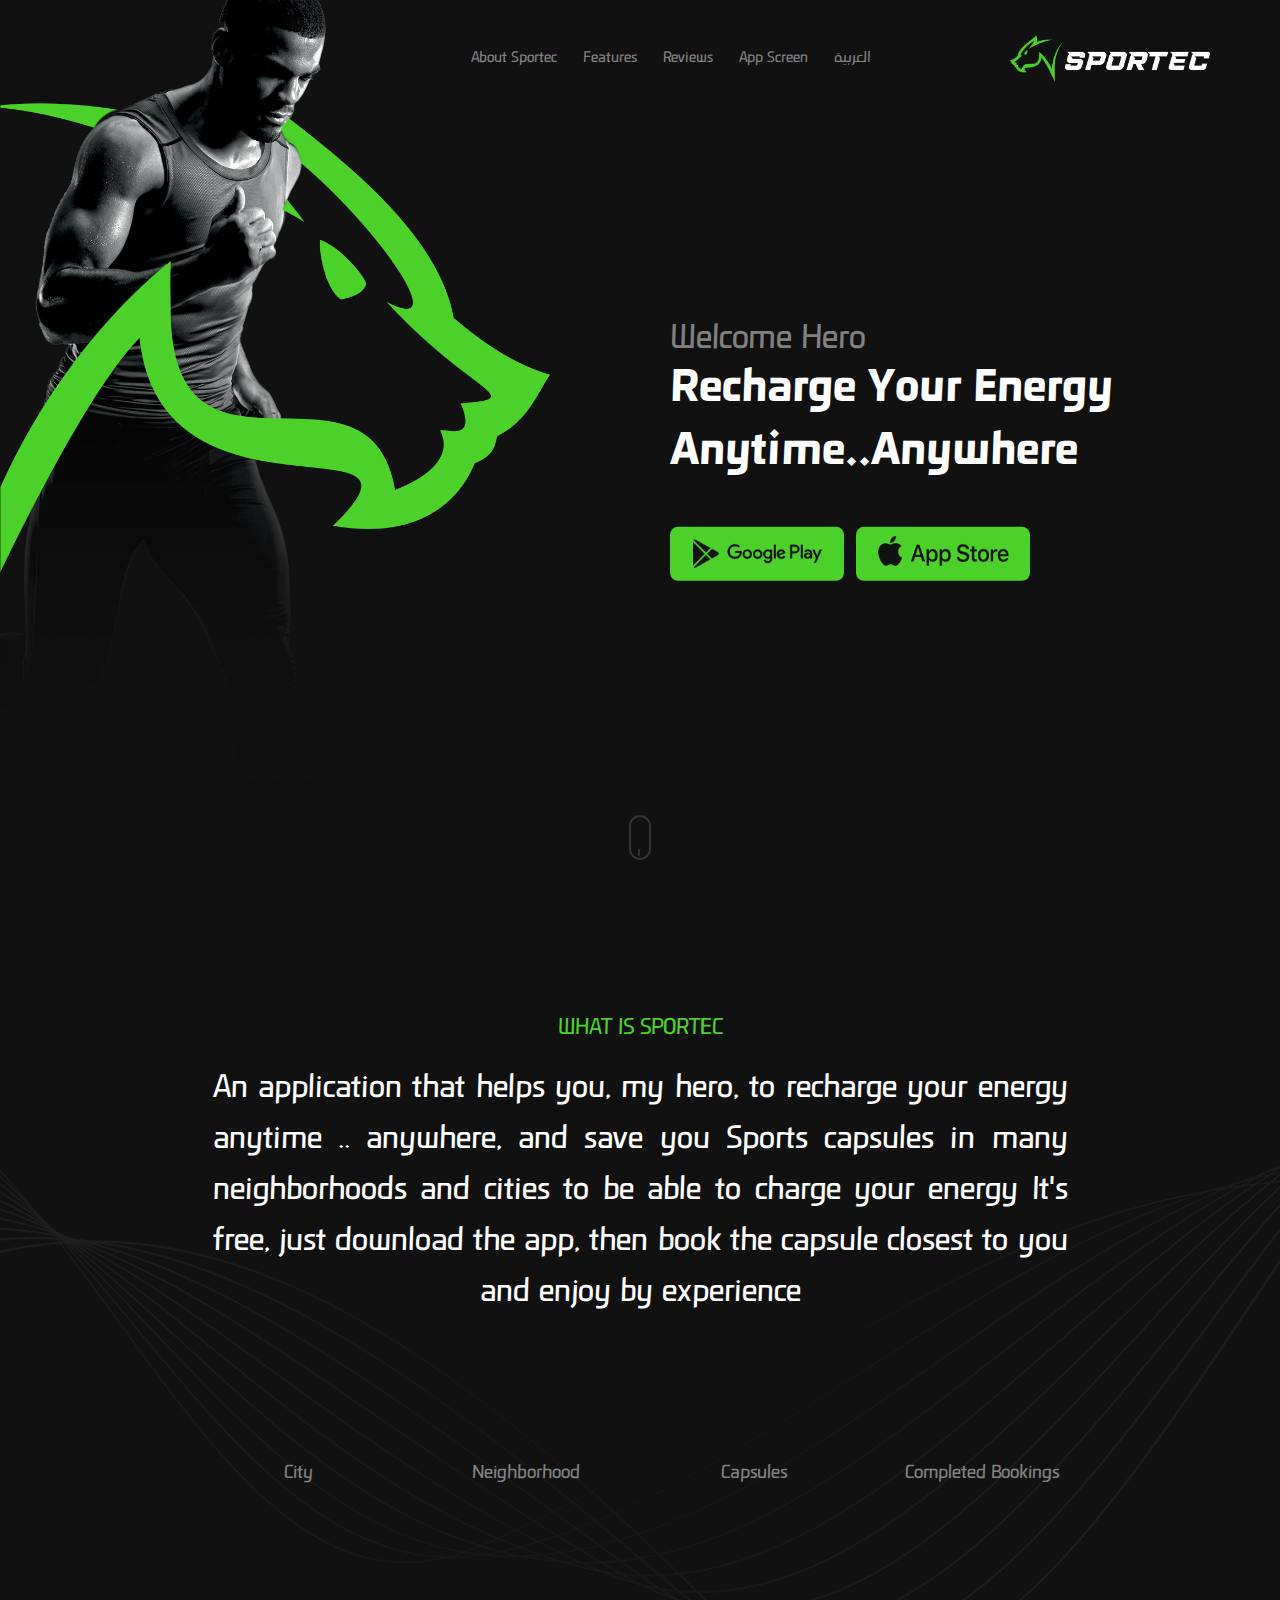
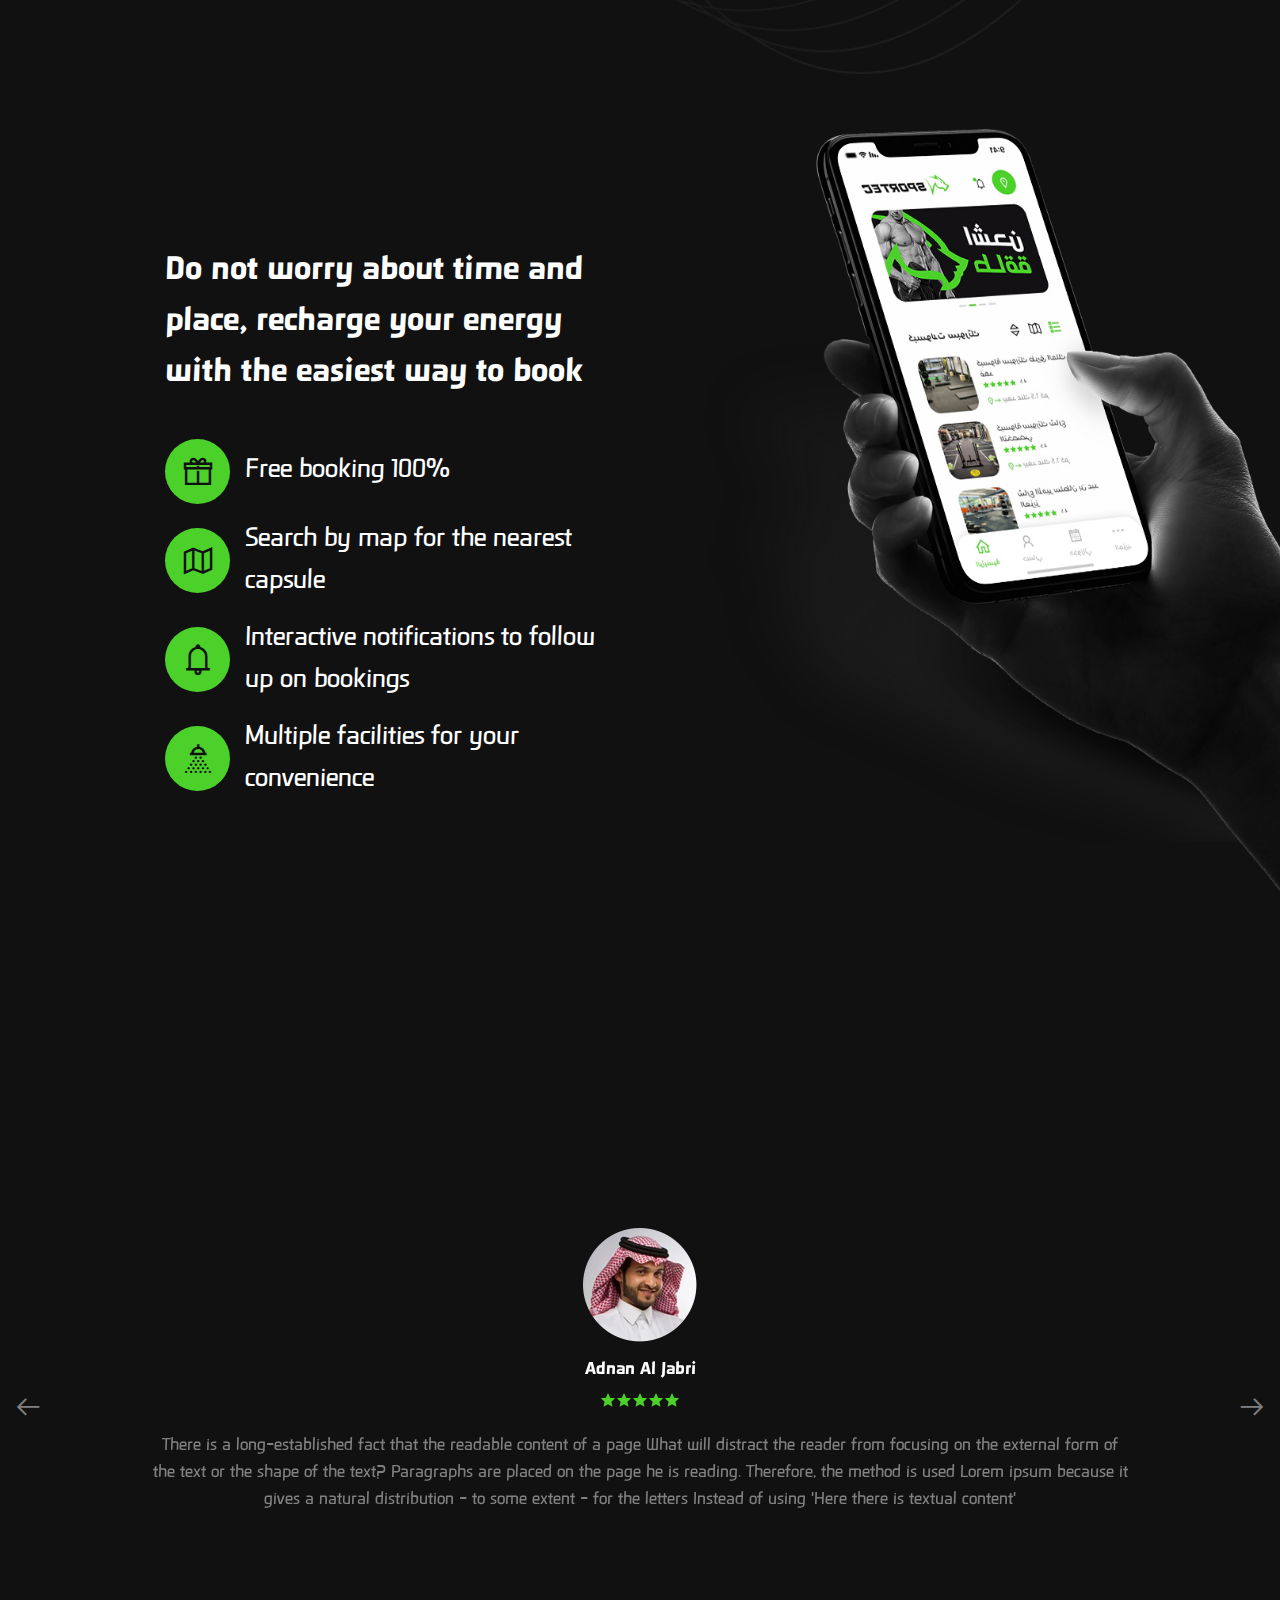
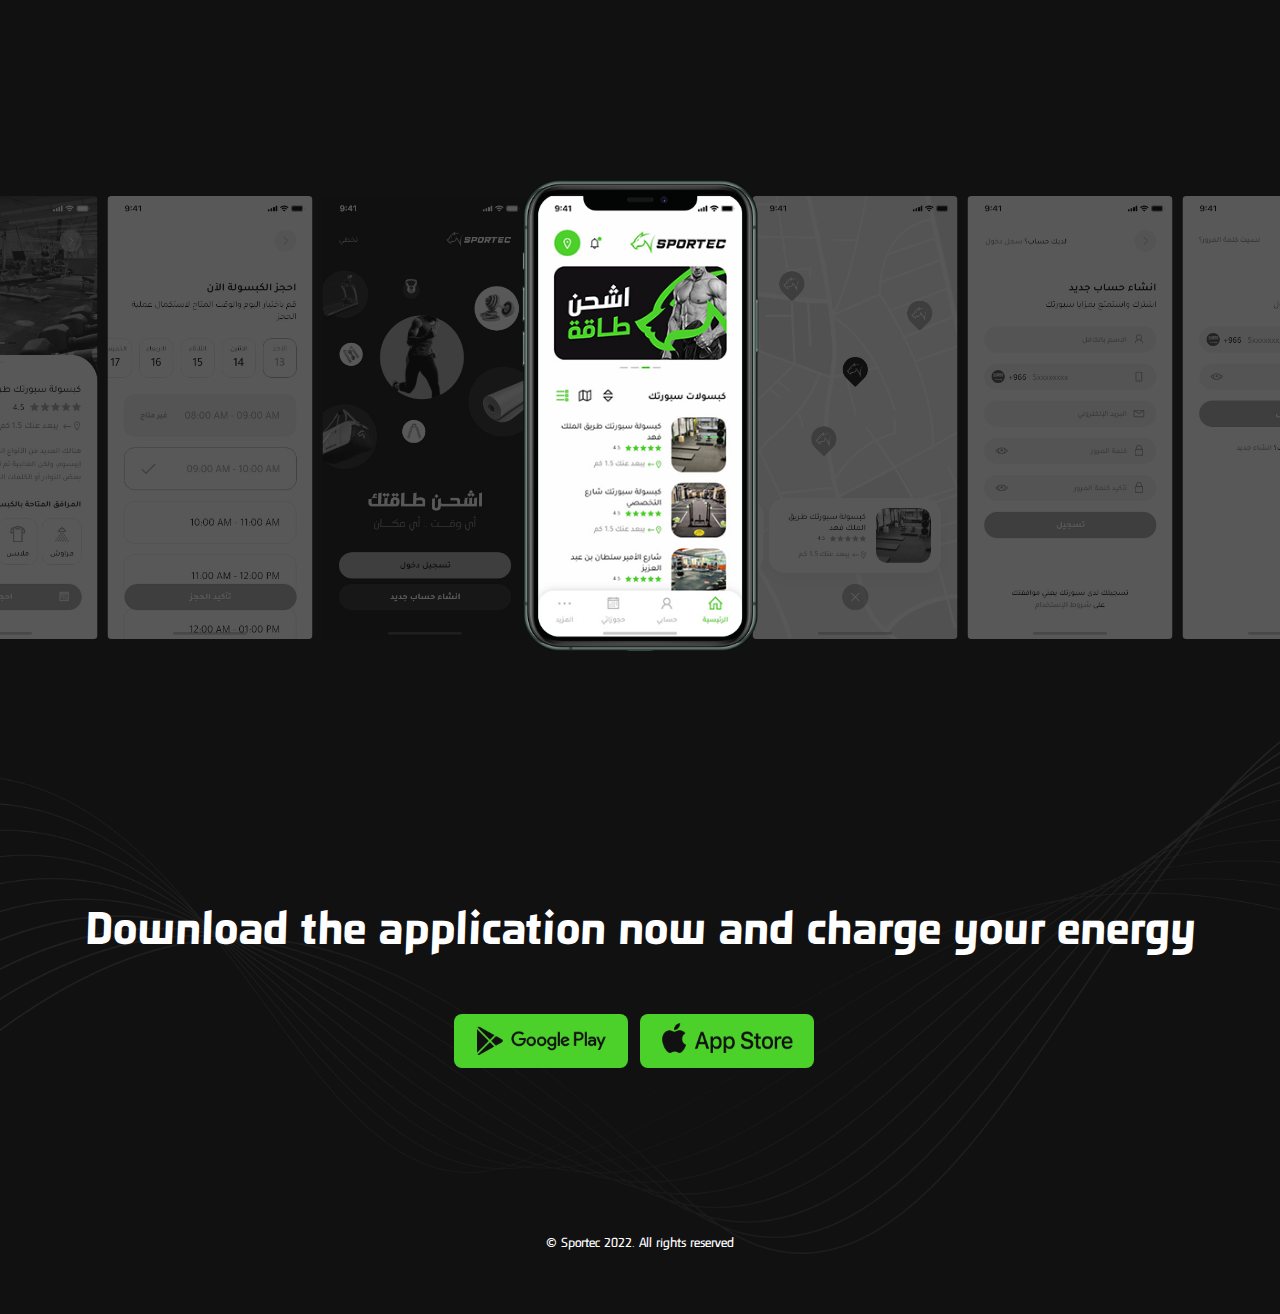
==== commit 14d03b3e: "modify sm" ====
--- a/index-en.html
+++ b/index-en.html
@@ -68,16 +68,16 @@
           <div class="main-cont">
             <div class="main-content">
               <h2 class="main-captions">
-                welcome hero
-                <span>Recharge your energy</span>
-                <span>Anytime..anywhere</span>
+                <span class="first-caption">welcome hero</span>
+                <span class="second-caption">Recharge your energy</span>
+                <span class="second-caption">Anytime..anywhere</span>
               </h2>
               <div class="link-btn-cont">
                 <a href="#" class="link-btn">
-                  <img src="images/btn-1.png" class="img-fluid" alt="btn" />
+                  <img src="images/googleplay.png" class="img-fluid" alt="btn" />
                 </a>
                 <a href="#" class="link-btn">
-                  <img src="images/btn-0.png" class="img-fluid" alt="btn" />
+                  <img src="images/appstore.png" class="img-fluid" alt="btn" />
                 </a>
               </div>
             </div>
@@ -197,12 +197,14 @@
             <div class="swiper-wrapper">
               <div class="swiper-slide">
                 <div class="review">
-                  <img
+                  <div class="review-box">
+                    <img
                     src="images/profile.png"
                     alt="avater"
                     class="img-fluid"
                   />
-                  <span class="review-name">Adnan Al Jabri</span>
+                  <div class="rate-box">
+                    <span class="review-name">Adnan Al Jabri</span>
                   <span class="review-rate">
                     <i class="las la-star"></i>
                     <i class="las la-star"></i>
@@ -210,6 +212,8 @@
                     <i class="las la-star"></i>
                     <i class="las la-star"></i>
                   </span>
+                  </div>
+                  </div>
                   <p class="review-pargh">
                     There is a long-established fact that the readable content of a page
                     What will distract the reader from focusing on the external form of the text or the shape of the text?
@@ -221,12 +225,14 @@
               </div>
               <div class="swiper-slide">
                 <div class="review">
-                  <img
+                  <div class="review-box">
+                    <img
                     src="images/profile.png"
                     alt="avater"
                     class="img-fluid"
                   />
-                  <span class="review-name">Adnan Al Jabri</span>
+                  <div class="rate-box">
+                    <span class="review-name">Adnan Al Jabri</span>
                   <span class="review-rate">
                     <i class="las la-star"></i>
                     <i class="las la-star"></i>
@@ -234,6 +240,8 @@
                     <i class="las la-star"></i>
                     <i class="las la-star"></i>
                   </span>
+                  </div>
+                  </div>
                   <p class="review-pargh">
                     There is a long-established fact that the readable content of a page
                     What will distract the reader from focusing on the external form of the text or the shape of the text?
@@ -245,12 +253,14 @@
               </div>
               <div class="swiper-slide">
                 <div class="review">
-                  <img
+                  <div class="review-box">
+                    <img
                     src="images/profile.png"
                     alt="avater"
                     class="img-fluid"
                   />
-                  <span class="review-name">Adnan Al Jabri</span>
+                  <div class="rate-box">
+                    <span class="review-name">Adnan Al Jabri</span>
                   <span class="review-rate">
                     <i class="las la-star"></i>
                     <i class="las la-star"></i>
@@ -258,6 +268,8 @@
                     <i class="las la-star"></i>
                     <i class="las la-star"></i>
                   </span>
+                  </div>
+                  </div>
                   <p class="review-pargh">
                     There is a long-established fact that the readable content of a page
                     What will distract the reader from focusing on the external form of the text or the shape of the text?
@@ -373,7 +385,6 @@
             </div>
           </div>
         </div>
-        <div class="swiper-pagination"></div>
         <div class="swiper-btn-prev swiper-btn">
           <i class="las la-arrow-right"></i>
         </div>
@@ -397,10 +408,10 @@
         </div>
         <div class="link-btn-cont">
           <a href="#" class="link-btn">
-            <img src="images/btn-1.png" class="img-fluid" alt="btn" />
+            <img src="images/googleplay.png" class="img-fluid" alt="btn" />
           </a>
           <a href="#" class="link-btn">
-            <img src="images/btn-0.png" class="img-fluid" alt="btn" />
+            <img src="images/appstore.png" class="img-fluid" alt="btn" />
           </a>
         </div>
         <div class="copy-right">
--- a/css/style.css
+++ b/css/style.css
@@ -13,7 +13,7 @@
   --main-hover: #ffffff;
   --sec-color: #4bd12a;
   --back-color: #121112;
-  --font-sm: 20px;
+  --font-sm: 24px;
 }
 img {
   image-rendering: -webkit-optimize-contrast;
@@ -124,7 +124,7 @@
   content: "";
   font-family: "line Awesome Free";
   font-weight: 900;
-  color: var(--main-color);
+  color: var(--main-hover);
 }
 .close-bars::after {
   content: "";
@@ -169,16 +169,23 @@
   text-decoration: none;
   font-size: 36px;
   color: var(--main-color);
-  font-weight: 300;
+  font-weight: 400;
   display: block;
   margin-bottom: 45px;
   text-transform: capitalize;
   transition: all 0.3s ease-in-out;
 }
-main .main-captions span {
+main .first-caption{
+  text-decoration: none;
+  font-size: 36px;
+  color: var(--main-color);
+  font-weight: 400;
+  display: block;
+}
+main .main-captions .second-caption {
   display: block;
   font-size: 48px;
-  font-weight: 800;
+  font-weight: 700;
   color: var(--main-hover);
   margin-bottom: 5px;
 }
@@ -188,9 +195,14 @@
   justify-content: start;
 }
 .link-btn {
-  display: inline-flex;
+  display: flex;
+  align-items: center;
+  justify-content: start;
   margin-inline-end: 12px;
-  border-radius: 6px;
+  border-radius: 8px;
+  width: 174px;
+  height: 54px;
+  background-color: rgb(75, 209, 42);
   transition: all 0.2s ease-in-out;
 }
 .link-btn:hover {
@@ -268,54 +280,57 @@
   }
 }
 @media (max-width: 992px) {
+  main .main-captions .first-caption {
+    font-size: 32px;
+  }
+  main .main-captions .second-caption {
+    font-size: 40px;
+  }
+}
+@media (max-width: 767px) {
+  .header-scroll-down-butt{
+    display: none;
+  }
+  main .main-cont {
+    top: 155px;
+    left: 50%;
+    transform: translateX(-50%);
+  }
+  .main-content {
+    padding: 0;
+    /* text-align: center; */
+  }
+  /* .link-btn-cont {
+    justify-content: center;
+  } */
+  .link-btn {
+    width: 152px;
+    height: 48px;
+  }
+  .link-btn:last-of-type {
+    margin: 0;
+  }
   main .main-captions{
-    font-size: 32px;
-  }
-  main .main-captions span{
-    font-size: 40px;
-  }
-}
-@media (max-width: 767px) {
-  main .main-cont{
-    top: 30%;
-    left: 50%;
-    transform: translate(-50%, -50%);
-  }
-  .main-content{
-    padding: 0;
-    text-align: center;
-  }
-  .link-btn-cont{
-    justify-content: center;
-  }
-  .link-btn{
-    max-width: 140px;
-  }
-  .link-btn:last-of-type{
-    margin: 0;
-  }
-  main .main-captions {
-    font-size: 26px;
-    margin-bottom: 30px;
-  }
-  main .main-captions span {
-    font-size: 30px;
-  }
-  main .main-img{
-    top: 85%;
-    inset-inline-start: 50%;
-    transform: translate(50%, -50%);
-    width: 50%;
-  }
-  html[dir="ltr"] main .main-img {
-    transform: translate(-50%, -50%) scaleX(-1);
-  }
-}
-@media (max-width: 480px) {
-  main .main-img{
-    width: 72%;
-  }
-}
+    margin-bottom: 25px;
+  }
+  main .main-captions .first-caption{
+    font-size: 24px;
+    margin-bottom: 10px;
+  }
+  main .main-captions .second-caption{
+    font-size: 36px;
+  }
+  main .main-img {
+    top: 390px;
+    width: 95%;
+  }
+}
+/* @media (max-width: 480px) {
+  main .main-img {
+    width: 100;
+    top: 80%;
+  }
+} */
 /*                            main                           */
 /*                      about-us-section                      */
 .about-us {
@@ -365,7 +380,7 @@
 }
 .counter-box .counter-num {
   color: var(--sec-color);
-  font-weight: 800;
+  font-weight: 700;
   font-size: 60px;
 }
 .counter-box .counter-word {
@@ -377,12 +392,13 @@
 @media (max-width: 767px) {
   .about-us {
     padding: 80px 0;
-  }
-  .about-us-pargh{
-    font-size: 26px;
+    background-image: none;
+  }
+  .about-us-pargh {
+    font-size: 24px;
     margin-bottom: 40px;
   }
-  .about-title h3{
+  .about-title h3 {
     font-size: var(--font-sm);
   }
   .about-us-content {
@@ -392,13 +408,14 @@
   .counter-cont {
     width: 100%;
     grid-template-columns: repeat(2, 1fr);
-  }
-  .counter-box .counter-num{
-    font-size: 36px;
-  }
-  .counter-box .counter-word{
-    font-size: 18px;
-  }
+    gap: 15px;
+  }
+  /* .counter-box .counter-num {
+    font-size: 60px;
+  }
+  .counter-box .counter-word {
+    font-size: 20px;
+  } */
 }
 /*                      about-us-section                      */
 /*           swiper section                     */
@@ -422,9 +439,15 @@
   text-transform: capitalize;
   margin-bottom: 8px;
 }
+.review-box{
+  display: flex;
+  flex-direction: column;
+  align-items: center;
+  justify-content: center;
+}
 .review-span {
   font-size: 34px;
-  font-weight: 800;
+  font-weight: 700;
   color: var(--main-hover);
 }
 .review {
@@ -441,7 +464,7 @@
 }
 .review-name {
   font-size: 18px;
-  font-weight: 800;
+  font-weight: 700;
   color: var(--main-hover);
   margin-bottom: 8px;
 }
@@ -451,6 +474,12 @@
   color: var(--sec-color);
   font-size: 16px;
   margin-bottom: 25px;
+}
+.rate-box{
+  display: flex;
+  align-items: center;
+  justify-content: center;
+  flex-direction: column;
 }
 .review-pargh {
   font-size: 18px;
@@ -500,31 +529,34 @@
 
 @media (max-width: 991px) {
   .review-slider {
-    margin-top: 50px;
-    padding-bottom: 40px;
-  }
-  .review-title{
+    margin-top: 30px;
+    padding-bottom: 80px;
+  }
+  .review-title {
     margin-bottom: 45px;
   }
-  .review-head{
+  .review-head {
     font-size: var(--font-sm);
   }
-  .review-span{
+  .review-span {
     font-size: 28px;
   }
-  .review-pargh{
+  .review-pargh {
     text-align: justify;
     text-align-last: center;
   }
   .swiper-btn {
+    font-size: 36px;
     top: unset;
-    bottom: -45px;
+    margin-top: 20px;
   }
   .swiper-btn.swiper-btn-next {
-    left: 40%;
+    left: 50%;
+    transform: translateX(-61px);
   }
   .swiper-btn.swiper-btn-prev {
-    right: 40%;
+    right: 50%;
+    transform: translateX(61px);
   }
 }
 /*                          review-slider                             */
@@ -542,7 +574,7 @@
   width: 45%;
   height: auto;
 }
-html[dir="ltr"] .features-img{
+html[dir="ltr"] .features-img {
   transform: scaleX(-1);
 }
 .features-cont {
@@ -589,31 +621,34 @@
   font-weight: 400;
   color: var(--main-hover);
 }
-
 @media (max-width: 767px) {
   .features-section {
-    padding: 300px 0 80px;
-  }
-  .features-img{
-    width: 80%;
-  }
-  .features-cont{
+    padding: 80px 0 495px;
+    margin-top: 0;
+  }
+  .features-img {
+    top: unset;
+    bottom: 0;
+    width: 100%;
+    max-width: 375px;
+  }
+  .features-cont {
     padding: 0;
   }
-  .features-title{
+  .features-title {
     font-size: var(--font-sm);
   }
-  .features-pargh{
+  .features-pargh {
     font-size: 28px;
-    margin-bottom: 35px;
-  }
-  .features-icon{
-    width: 60px;
-    height: 60px;
+    margin-bottom: 22px;
+  }
+  .features-icon {
+    width: 58px;
+    height: 58px;
     font-size: 34px;
   }
-  .features-word{
-    font-size: 24px;
+  .features-word {
+    font-size: var(--font-sm);
   }
 }
 /*                      features-section                      */
@@ -623,7 +658,7 @@
   text-align: center;
   margin: 180px 0 0;
 }
-.frame-cont{
+.frame-cont {
   position: absolute;
   top: 70px;
   left: 50%;
@@ -656,9 +691,9 @@
   -webkit-transition: all 0.3s ease-in-out;
   transition: all 0.3s ease-in-out;
 }
-.gallery-img:not(.swiper-slide-active  .gallery-img){
+.gallery-img:not(.swiper-slide-active .gallery-img) {
   filter: grayscale(100%);
-  opacity: .3;
+  opacity: 0.3;
 }
 .gallery-figure {
   overflow: hidden;
@@ -676,10 +711,10 @@
   -webkit-transition: all 0.3s ease-in-out;
   transition: all 0.3s ease-in-out;
 }
-.screen-section .screen:hover img {
+/* .screen-section .screen:hover img {
   -webkit-transform: scale(1.05);
   transform: scale(1.05);
-}
+} */
 .screen-slider .swiper-pagination {
   position: relative;
   width: 100%;
@@ -694,55 +729,26 @@
   margin-top: 30px;
 }
 
+.screen-section .swiper-btn {
+  display: none;
+}
+@media (max-width: 1199px) {
+  .frame-cont {
+    width: 28%;
+  }
+}
 @media (max-width: 991px) {
-  .screen-slider .swiper-pagination {
-    display: -webkit-box;
-    display: -ms-flexbox;
+  .screen-section .swiper-btn {
     display: flex;
-  }
-}
-
-.screen-slider .swiper-pagination .swiper-pagination-bullet {
-  width: 5px;
-  height: 5px;
-  background-color: #bdbdbd;
-  /* opacity: 0.5; */
-  margin: 0 3px;
-  -webkit-transition: all 0.3s ease-in-out;
-  transition: all 0.3s ease-in-out;
-  outline: none !important;
-  border-radius: 50%;
-}
-
-.screen-slider .swiper-pagination .swiper-pagination-bullet:hover {
-  background-color: var(--sec-color);
-}
-
-.screen-slider
-  .swiper-pagination
-  .swiper-pagination-bullet.swiper-pagination-bullet-active {
-  background-color: var(--sec-color);
-  opacity: 1;
-}
-.screen-section .swiper-btn{
-  display: none;
-}
-@media (max-width: 1199px) {
-  .frame-cont{
-    width: 28%;
-  }
-}
-@media (max-width: 991px) {
-  .screen-section .swiper-btn{
-    display: flex;
+    bottom: -75px;
   }
   .screen-section {
     margin: 60px 0 0;
   }
-  .screen-head{
-    font-size: 28px;
-  }
-  .frame-cont{
+  .screen-head {
+    font-size: 30px;
+  }
+  .frame-cont {
     width: 55%;
     height: auto;
   }
@@ -773,7 +779,7 @@
 }
 .footer-span {
   font-size: 48px;
-  font-weight: 800;
+  font-weight: 700;
   color: var(--main-hover);
 }
 footer .link-btn-cont {
@@ -788,20 +794,22 @@
 }
 @media (max-width: 767px) {
   footer {
-    padding: 50px 0;
+    padding: 115px 0 50px;
+    margin-top: 70px;
     margin-bottom: 0;
-  }
-  .footer-head{
-    font-size: 26px;
-  }
-  .footer-span{
+    background-image: none;
+  }
+  .footer-head {
+    font-size: 24px;
+  }
+  .footer-span {
     font-size: 36px;
   }
-  .footer-title{
+  .footer-title {
     margin-bottom: 35px;
   }
-  .copy-right{
-    margin-top: 115px;
+  .copy-right {
+    margin-top: 85px;
   }
 }
 /*                                   footer                            */
@@ -831,9 +839,9 @@
   background-color: var(--sec-color);
 }
 @media (max-width: 767px) {
-  .arrow-top{
-    bottom: 25px;
-    inset-inline-start: 20px;
+  .arrow-top {
+    bottom: 40px;
+    inset-inline-start: 10px;
   }
 }
 /*                                 arrow-top                           */
@@ -848,19 +856,19 @@
     display: block;
     position: relative;
     z-index: 300;
-    width: 16px;
+    width: 30px;
   }
   .fixed-nav .nav-header figure img,
   .nav-header figure img {
     max-width: 150px;
   }
   .nav-header {
-    padding: 10px 0;
+    padding: 20px 0;
   }
   .menu-bars {
     display: flex;
     align-items: center;
-    font-size: 18px;
+    font-size: 24px;
     font-weight: 700;
     color: var(--sec-color);
     transition: all 0.3s ease-in-out;
@@ -907,32 +915,27 @@
   }
 
   .nav-head {
-    display: flex;
+    display: none;
     height: auto;
     width: 100%;
     align-items: center;
     justify-content: center;
     padding: 27px 20px;
   }
-  .nav-head .first-head {
+  .nav-header .big-menu {
     display: flex;
+    flex-direction: column;
+    justify-content: flex-start;
+    text-align: center;
     align-items: center;
-    width: 100%;
-    justify-content: space-between;
-    margin-bottom: 15px;
-  }
-  .nav-header .big-menu {
-    display: block;
-    flex-direction: column;
-    text-align: start;
-    align-items: baseline;
-    padding: 30px 20px 0;
+    padding: 35% 20px 20px;
+    height: 100%;
   }
   .nav-header li {
     margin: 0;
   }
   .big-menu li {
-    margin-bottom: 20px;
+    margin-bottom: 40px;
   }
   .chevron-down {
     line-height: unset;
@@ -941,9 +944,8 @@
     display: flex;
     justify-content: center;
     align-items: center;
-    color: #fff;
-    font-weight: 700;
-    font-size: 24px;
+    font-size: 30px;
+    color:var(--main-hover);
   }
   /*                    menu in phone size                      */
 }
@@ -986,3 +988,9 @@
     max-width: 1170px;
   }
 }
+@media (max-width: 767px) {
+.container, .container-fluid, .container-lg, .container-md, .container-sm, .container-xl{
+  padding-left: 30px;
+  padding-right: 30px;
+}
+}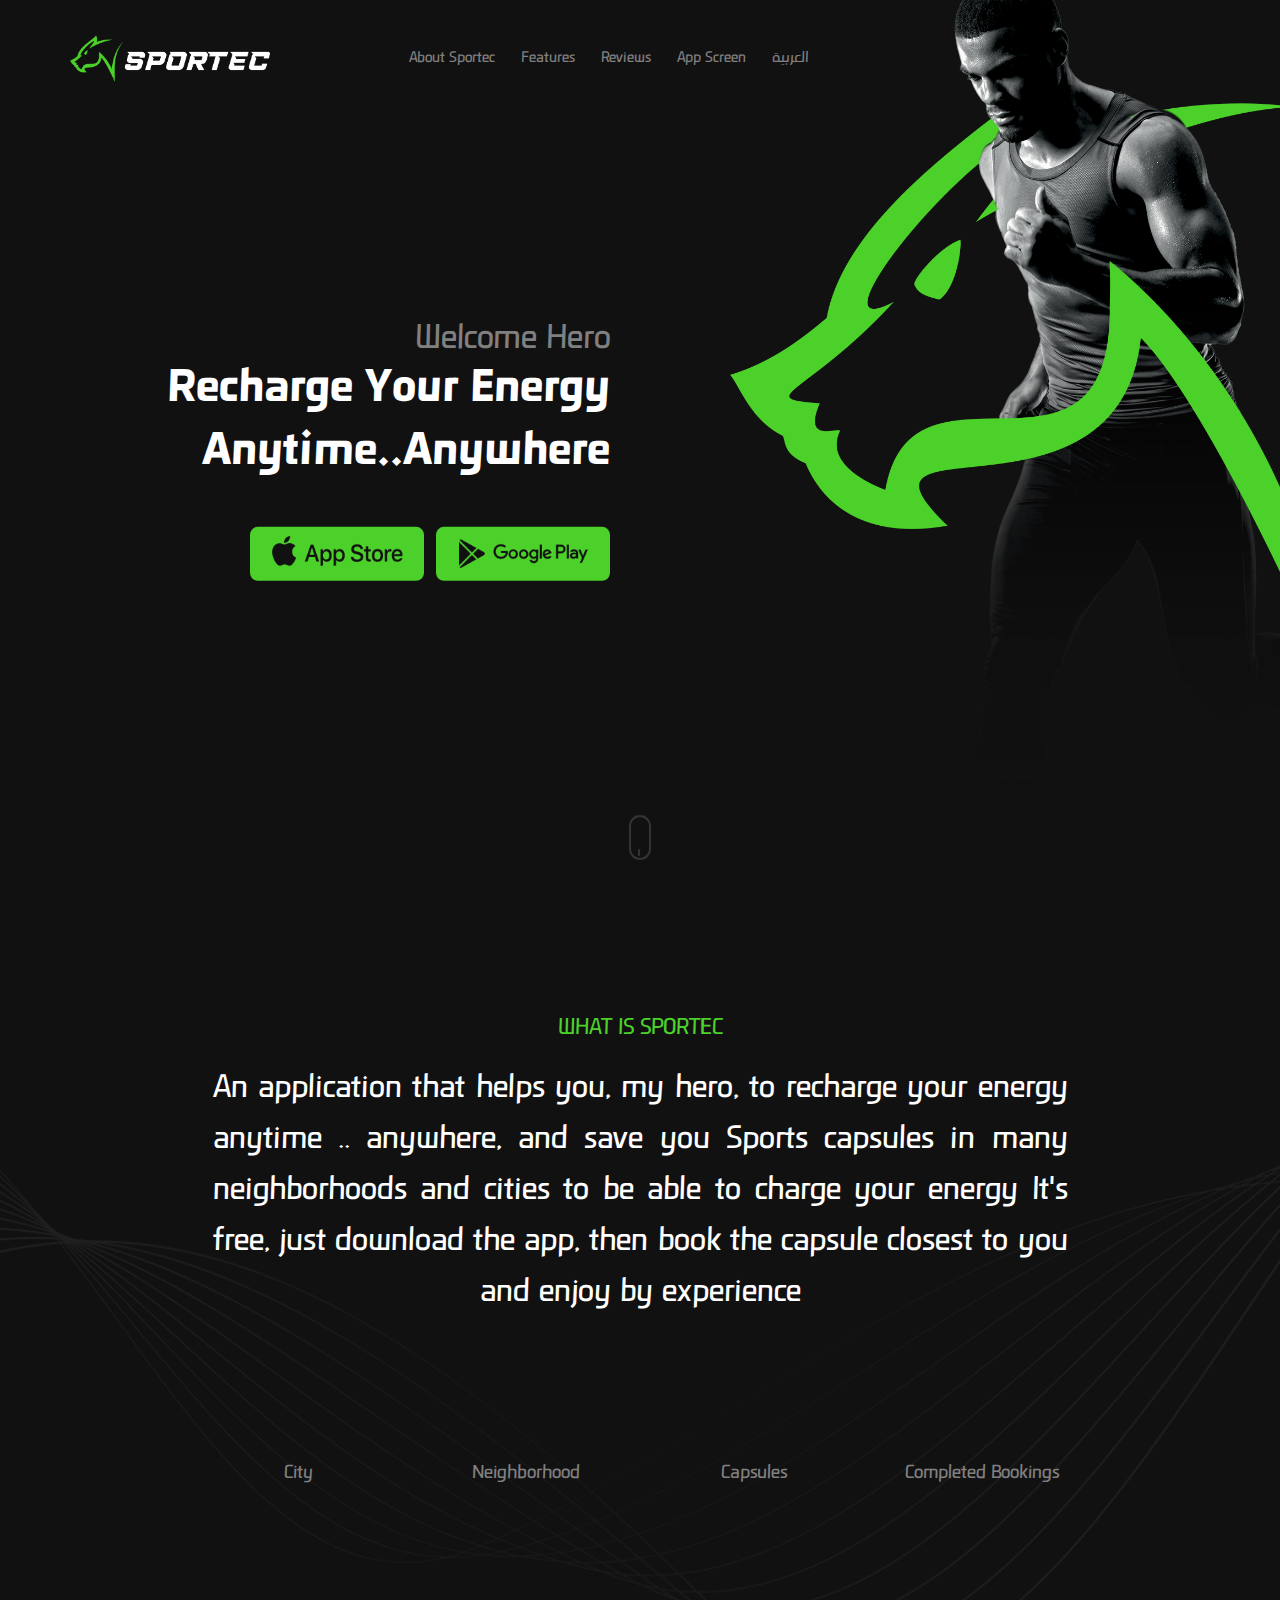
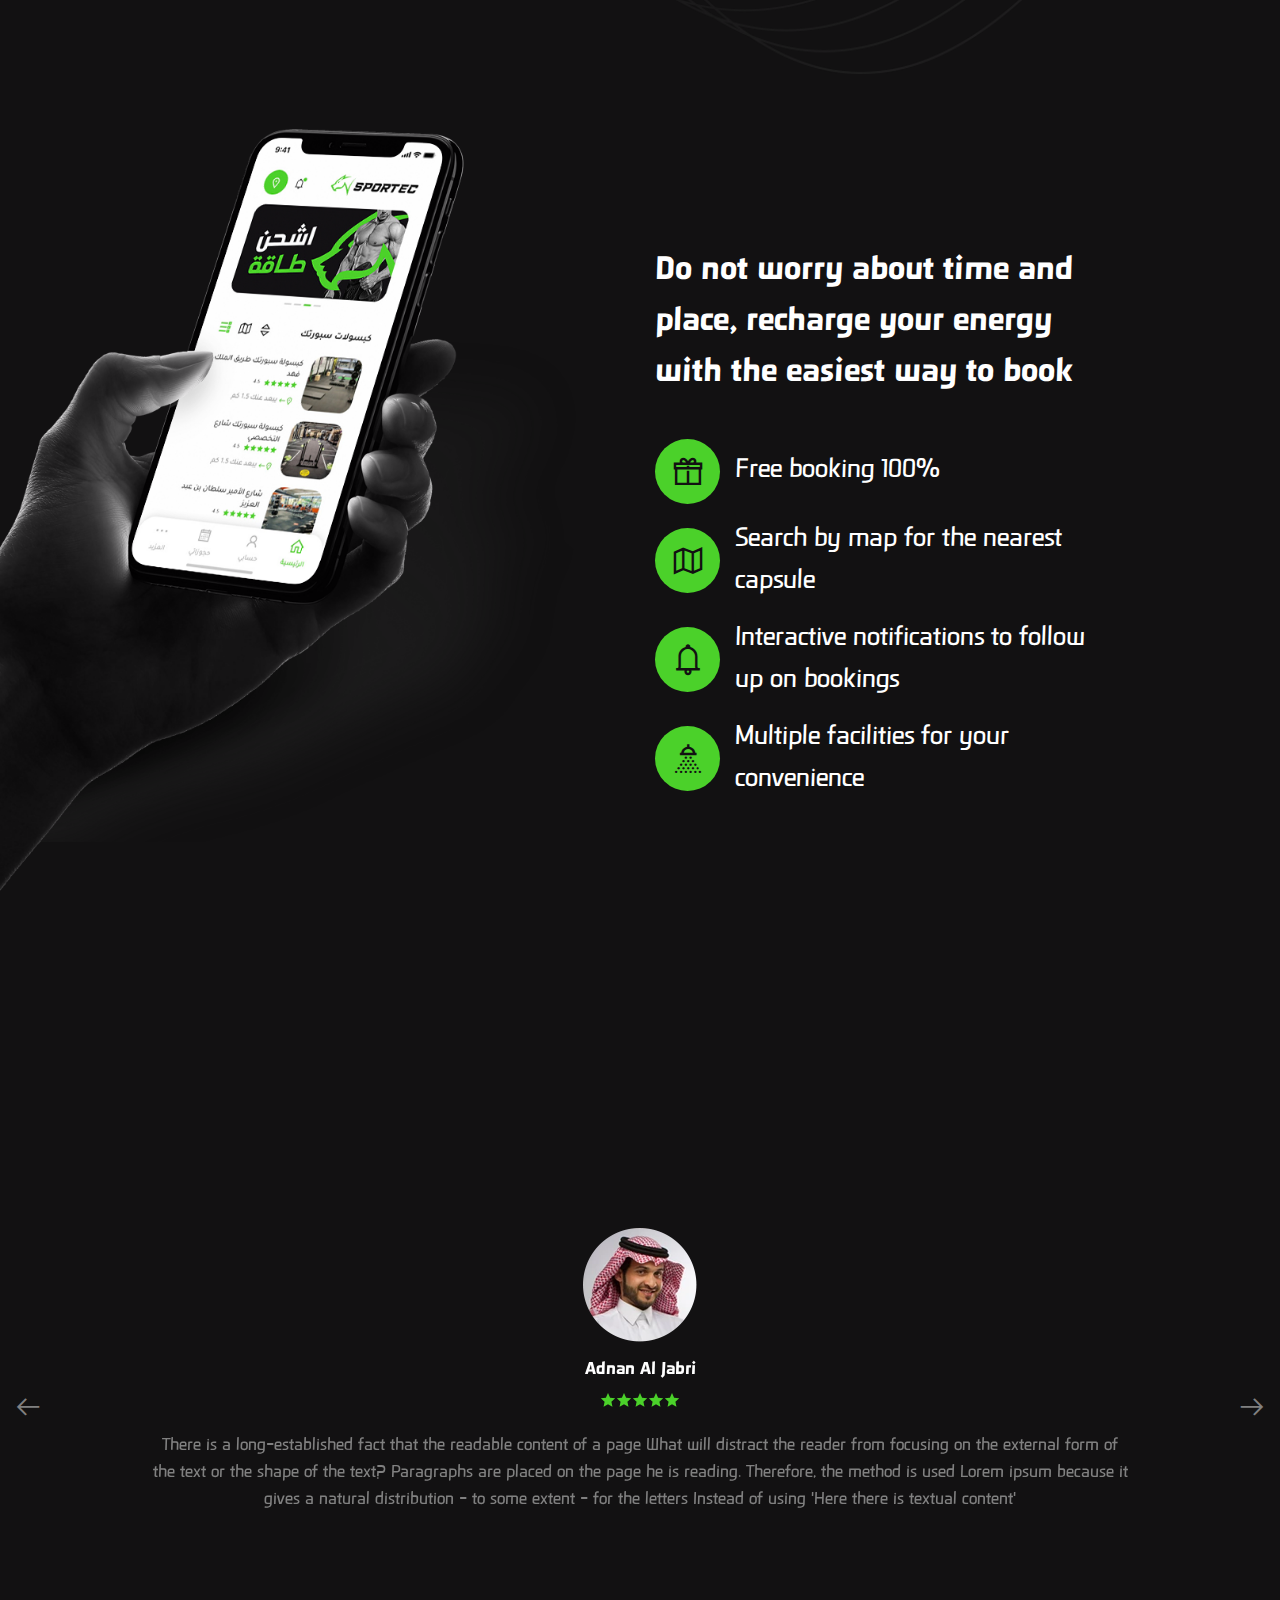
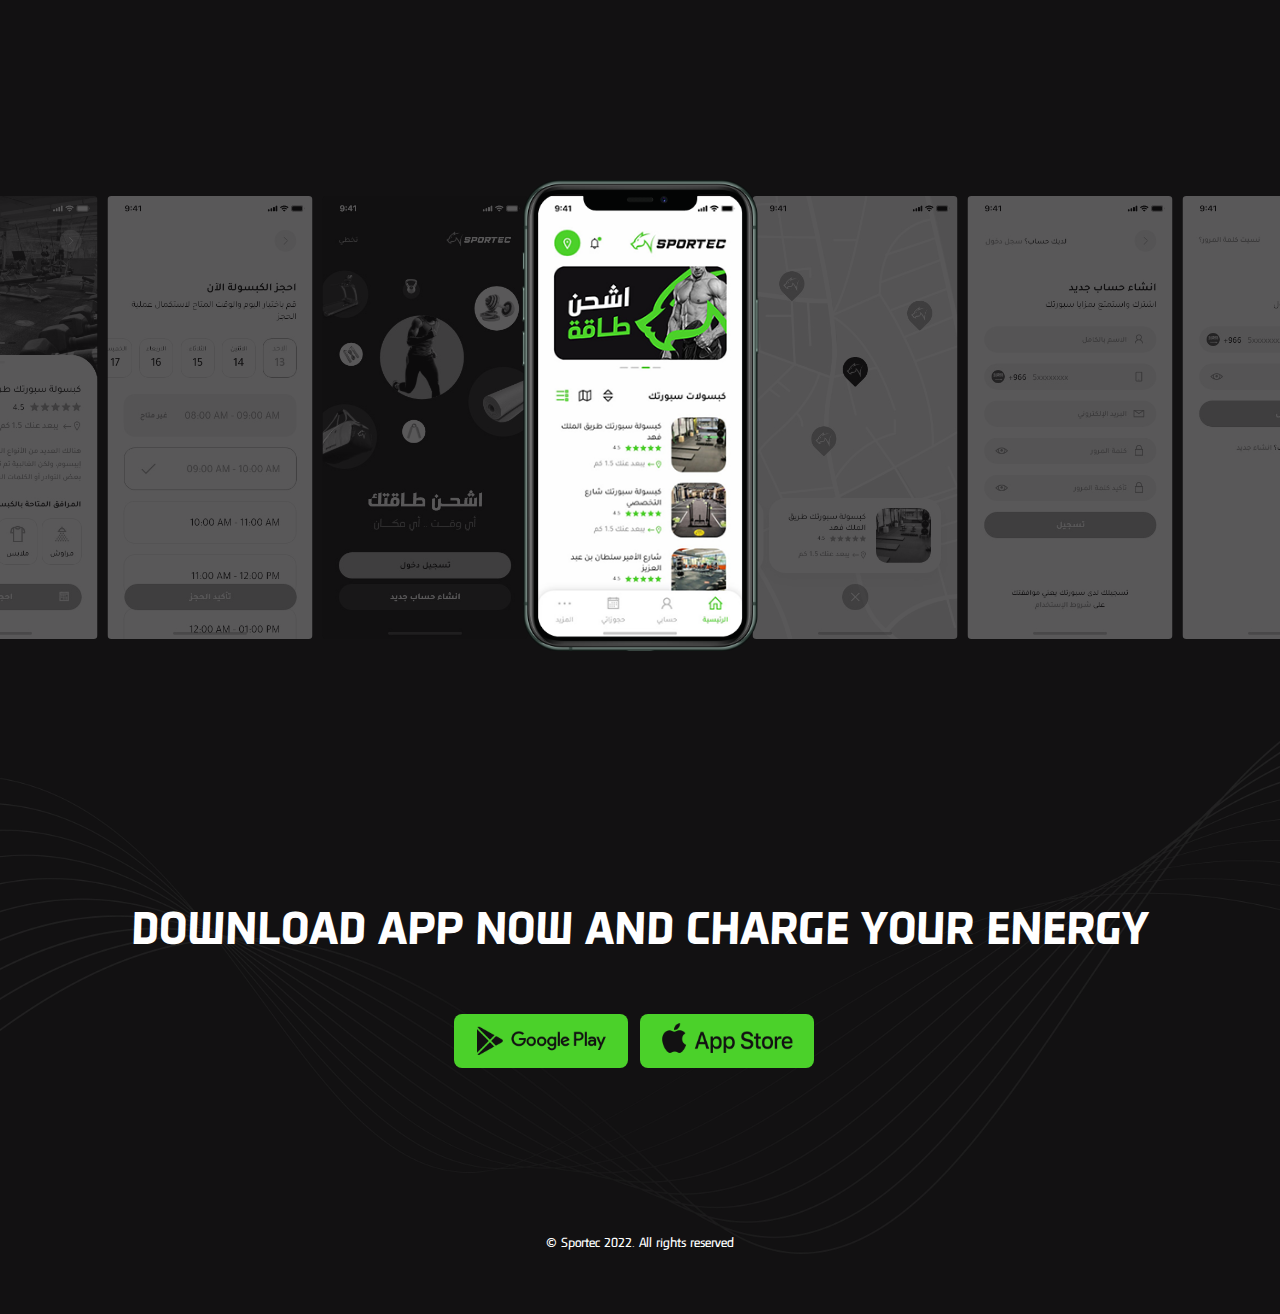
==== commit 2aea98f6: "modify sm" ====
--- a/index-en.html
+++ b/index-en.html
@@ -294,7 +294,7 @@
     <!-- screen slider -->
     <section class="screen-section" id="screen">
       <div class="screen-title wow fadeInDown" wow-data-delay="5s">
-        <h3 class="screen-head">screen from the app</h3>
+        <h3 class="screen-head">App Screenshots</h3>
       </div>
       <div class="screen-slider">
         <div class="swiper-container">
@@ -404,7 +404,7 @@
           <h2 class="footer-head wow fadeInDown" wow-data-delay="5s">
             Don't hesitate, hero
           </h2>
-          <span class="footer-span"> Download the application now and charge your energy </span>
+          <span class="footer-span"> Download app now and charge your energy </span>
         </div>
         <div class="link-btn-cont">
           <a href="#" class="link-btn">
--- a/css/style.css
+++ b/css/style.css
@@ -66,6 +66,9 @@
   padding: 35px 0 15px;
   transition: all 0.3s ease-in-out;
 }
+html[dir="ltr"] .nav-header{
+  flex-direction: row-reverse;
+}
 .nav-header li a {
   color: var(--main-color);
   font-size: 16px;
@@ -141,16 +144,20 @@
 main .main-img {
   position: absolute;
   top: -30px;
-  inset-inline-start: 0;
+  /* inset-inline-start: 0; */
+  right: 0;
   width: 43%;
   height: auto;
 }
-html[dir="ltr"] main .main-img {
+/* html[dir="ltr"] main .main-img {
   transform: scaleX(-1);
-}
+} */
 .main-cont-relative {
   position: relative;
   height: 100vh;
+}
+html[dir="ltr"] .main-cont-relative{
+  direction: rtl;
 }
 main .main-cont {
   position: absolute;
@@ -175,7 +182,7 @@
   text-transform: capitalize;
   transition: all 0.3s ease-in-out;
 }
-main .first-caption{
+main .first-caption {
   text-decoration: none;
   font-size: 36px;
   color: var(--main-color);
@@ -288,8 +295,11 @@
   }
 }
 @media (max-width: 767px) {
-  .header-scroll-down-butt{
+  .header-scroll-down-butt {
     display: none;
+  }
+  html[dir="ltr"] .main-cont-relative{
+    direction: ltr;
   }
   main .main-cont {
     top: 155px;
@@ -310,14 +320,14 @@
   .link-btn:last-of-type {
     margin: 0;
   }
-  main .main-captions{
+  main .main-captions {
     margin-bottom: 25px;
   }
-  main .main-captions .first-caption{
+  main .main-captions .first-caption {
     font-size: 24px;
     margin-bottom: 10px;
   }
-  main .main-captions .second-caption{
+  main .main-captions .second-caption {
     font-size: 36px;
   }
   main .main-img {
@@ -439,7 +449,7 @@
   text-transform: capitalize;
   margin-bottom: 8px;
 }
-.review-box{
+.review-box {
   display: flex;
   flex-direction: column;
   align-items: center;
@@ -475,7 +485,7 @@
   font-size: 16px;
   margin-bottom: 25px;
 }
-.rate-box{
+.rate-box {
   display: flex;
   align-items: center;
   justify-content: center;
@@ -565,6 +575,7 @@
   margin-top: 55px;
   padding: 70px 0 125px;
   position: relative;
+  direction: rtl;
 }
 .features-img {
   object-fit: cover;
@@ -574,12 +585,14 @@
   width: 45%;
   height: auto;
 }
-html[dir="ltr"] .features-img {
+/* html[dir="ltr"] .features-img {
   transform: scaleX(-1);
-}
+} */
 .features-cont {
+  direction: ltr;
   text-align: start;
-  padding-inline-start: 95px;
+  /* padding-inline-start: 95px; */
+  padding-right: 95px;
 }
 .features-title {
   font-size: 24px;
@@ -781,6 +794,7 @@
   font-size: 48px;
   font-weight: 700;
   color: var(--main-hover);
+  text-transform: uppercase;
 }
 footer .link-btn-cont {
   justify-content: center;
@@ -894,7 +908,7 @@
     opacity: 0;
     visibility: hidden;
     clip-path: circle(10.9% at 16% 16%);
-    background-color: rgba(30, 30, 30, 0.95);
+    background-color: rgba(18, 17, 18, 0.98);
     transition: 0.4s;
     z-index: 200;
     overflow-y: auto;
@@ -928,7 +942,7 @@
     justify-content: flex-start;
     text-align: center;
     align-items: center;
-    padding: 35% 20px 20px;
+    padding: 45% 20px 20px;
     height: 100%;
   }
   .nav-header li {
@@ -945,7 +959,7 @@
     justify-content: center;
     align-items: center;
     font-size: 30px;
-    color:var(--main-hover);
+    color: var(--main-hover);
   }
   /*                    menu in phone size                      */
 }
@@ -989,8 +1003,13 @@
   }
 }
 @media (max-width: 767px) {
-.container, .container-fluid, .container-lg, .container-md, .container-sm, .container-xl{
-  padding-left: 30px;
-  padding-right: 30px;
-}
-}+  .container,
+  .container-fluid,
+  .container-lg,
+  .container-md,
+  .container-sm,
+  .container-xl {
+    padding-left: 30px;
+    padding-right: 30px;
+  }
+}
